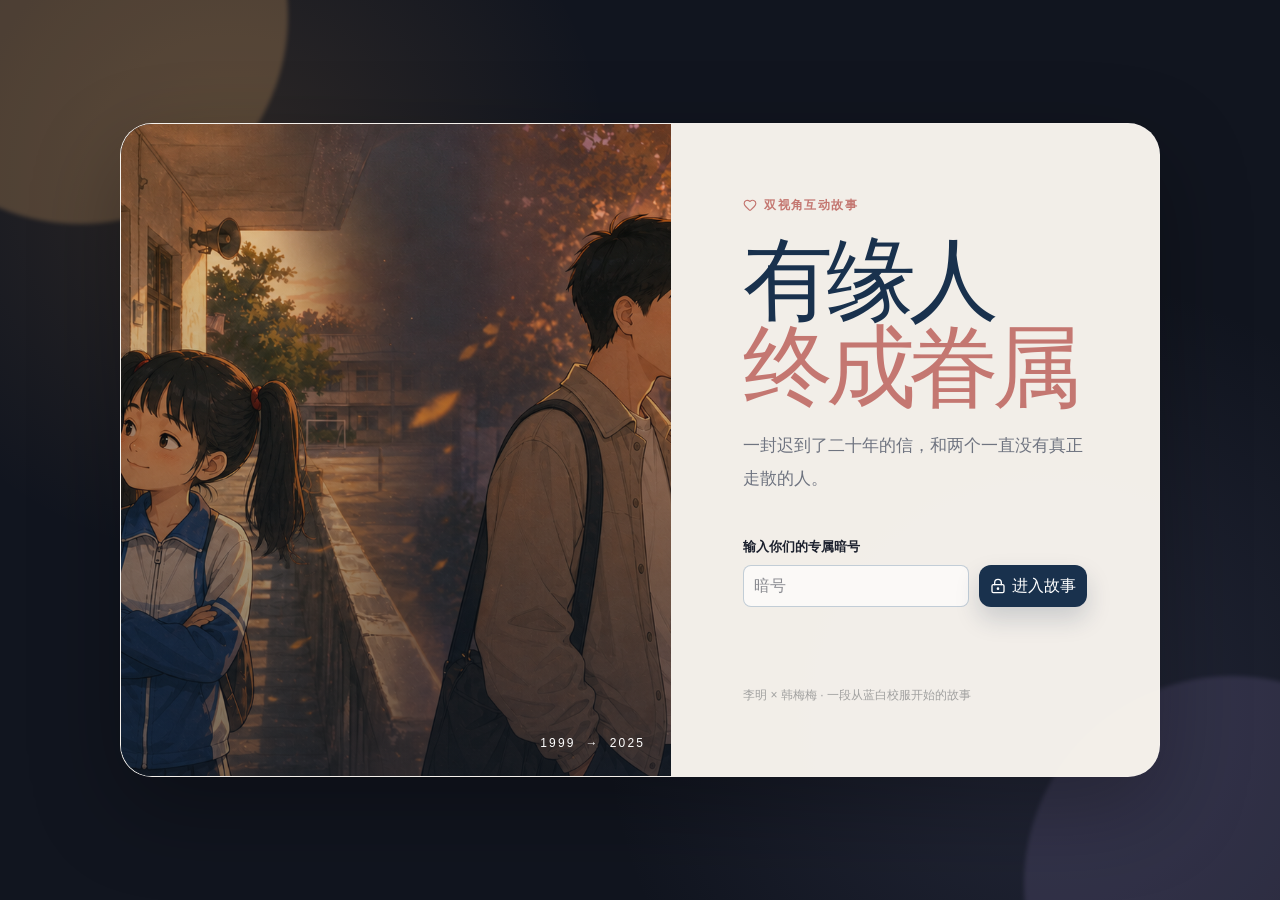
==== index.html @ 9fc13234 "Update story canon and role selection" ====
<!DOCTYPE html><html lang="zh-CN"><head><meta charSet="utf-8"/><meta name="viewport" content="width=device-width, initial-scale=1"/><link rel="stylesheet" href="/_next/static/css/index.JRYh0P5w.css" data-rsc-css-href="/_next/static/css/index.JRYh0P5w.css" data-precedence="vite-rsc/importer-resources"/><link rel="modulepreload" fetchPriority="low" href="/_next/static/chunks/index-C5He8ehz.js"/><script src="/_next/static/chunks/rolldown-runtime-C60lm6uB.js" type="module" async=""></script><script src="/_next/static/chunks/framework-D_rUT4EX.js" type="module" async=""></script><link rel="modulepreload" href="/_next/static/chunks/layout-segment-context-CXZidD8z.js" crossorigin=""/><link rel="modulepreload" href="/_next/static/chunks/page-CA4qEfoA.js" crossorigin=""/><title>有缘人终成眷属｜李明 × 韩梅梅</title><meta name="description" content="一段从蓝白校服开始、跨越二十年仍然找到彼此的互动文字故事。"/><script>Object.assign(((self[Symbol.for("vinext.navigationRuntime")]??={bootstrap:{routeManifest:null},functions:{}}).bootstrap.rsc??={rsc:[]}),{params:{},nav:{"pathname":"/","searchParams":[]}})</script><link rel="modulepreload" href="/_next/static/chunks/index-C5He8ehz.js" />
</head><body><main class="gate-page"><div class="gate-glow gate-glow-left"></div><div class="gate-glow gate-glow-right"></div><section class="gate-card"><div class="gate-visual"><img src="/assets/story-anchor.png" alt="蓝白校服里的两个孩子与多年后的重逢" loading="eager" fetchPriority="high" decoding="async" data-nimg="fill" style="position:absolute;inset:0;width:100%;height:100%;object-fit:cover"/><div class="gate-visual-caption"><span>1999</span><span>→</span><span>2025</span></div></div><div class="gate-copy"><div class="eyebrow"><svg xmlns="http://www.w3.org/2000/svg" width="14" height="14" viewBox="0 0 24 24" fill="none" stroke="currentColor" stroke-width="2" stroke-linecap="round" stroke-linejoin="round" class="lucide lucide-heart" aria-hidden="true"><path d="M2 9.5a5.5 5.5 0 0 1 9.591-3.676.56.56 0 0 0 .818 0A5.49 5.49 0 0 1 22 9.5c0 2.29-1.5 4-3 5.5l-5.492 5.313a2 2 0 0 1-3 .019L5 15c-1.5-1.5-3-3.2-3-5.5"></path></svg> 双视角互动故事</div><h1>有缘人<br/><em>终成眷属</em></h1><p class="gate-lead">一封迟到了二十年的信，和两个一直没有真正走散的人。</p><form class="code-form"><label for="secret-code">输入你们的专属暗号</label><div class="code-row"><input id="secret-code" data-slot="input" placeholder="暗号" autoComplete="off" aria-describedby="code-error" class="h-8 w-full min-w-0 rounded-lg border border-input bg-transparent px-2.5 py-1 text-base transition-colors outline-none file:inline-flex file:h-6 file:border-0 file:bg-transparent file:text-sm file:font-medium file:text-foreground placeholder:text-muted-foreground focus-visible:border-ring focus-visible:ring-3 focus-visible:ring-ring/50 disabled:pointer-events-none disabled:cursor-not-allowed disabled:bg-input/50 disabled:opacity-50 aria-invalid:border-destructive aria-invalid:ring-3 aria-invalid:ring-destructive/20 md:text-sm dark:bg-input/30 dark:disabled:bg-input/80 dark:aria-invalid:border-destructive/50 dark:aria-invalid:ring-destructive/40 code-input" value=""/><button type="submit" tabindex="0" data-slot="button" class="group/button inline-flex shrink-0 items-center justify-center rounded-lg border border-transparent bg-clip-padding text-sm font-medium whitespace-nowrap transition-all outline-none select-none focus-visible:border-ring focus-visible:ring-3 focus-visible:ring-ring/50 active:not-aria-[haspopup]:translate-y-px disabled:pointer-events-none disabled:opacity-50 aria-invalid:border-destructive aria-invalid:ring-3 aria-invalid:ring-destructive/20 dark:aria-invalid:border-destructive/50 dark:aria-invalid:ring-destructive/40 [&amp;_svg]:pointer-events-none [&amp;_svg]:shrink-0 [&amp;_svg:not([class*=&#x27;size-&#x27;])]:size-4 bg-primary text-primary-foreground hover:bg-primary/80 h-9 gap-1.5 px-2.5 has-data-[icon=inline-end]:pr-2 has-data-[icon=inline-start]:pl-2 enter-button"><svg xmlns="http://www.w3.org/2000/svg" width="16" height="16" viewBox="0 0 24 24" fill="none" stroke="currentColor" stroke-width="2" stroke-linecap="round" stroke-linejoin="round" class="lucide lucide-lock-keyhole" aria-hidden="true"><circle cx="12" cy="16" r="1"></circle><rect x="3" y="10" width="18" height="12" rx="2"></rect><path d="M7 10V7a5 5 0 0 1 10 0v3"></path></svg> 进入故事</button></div><p id="code-error" class="code-error" aria-live="polite"></p></form><p class="gate-footer">李明 × 韩梅梅 · 一段从蓝白校服开始的故事</p></div></section></main><script type="module" src="/_next/static/chunks/index-C5He8ehz.js" id="_R_" async=""></script><script>((self[Symbol.for("vinext.navigationRuntime")]??={bootstrap:{routeManifest:null},functions:{}}).bootstrap.rsc??={rsc:[]}).rsc.push("2:I[\"8c0f216c4604\",[],\"Children\",1]\n")</script><script>((self[Symbol.for("vinext.navigationRuntime")]??={bootstrap:{routeManifest:null},functions:{}}).bootstrap.rsc??={rsc:[]}).rsc.push("3:I[\"593f344dc510\",[],\"GlobalErrorBoundary\",1]\n")</script><script>((self[Symbol.for("vinext.navigationRuntime")]??={bootstrap:{routeManifest:null},functions:{}}).bootstrap.rsc??={rsc:[]}).rsc.push("4:I[\"0b874ad30386\",[],\"default\",1]\n")</script><script>((self[Symbol.for("vinext.navigationRuntime")]??={bootstrap:{routeManifest:null},functions:{}}).bootstrap.rsc??={rsc:[]}).rsc.push("5:I[\"593f344dc510\",[],\"ErrorBoundary\",1]\n")</script><script>((self[Symbol.for("vinext.navigationRuntime")]??={bootstrap:{routeManifest:null},functions:{}}).bootstrap.rsc??={rsc:[]}).rsc.push("6:I[\"15c18cfaeeff\",[],\"LayoutSegmentProvider\",1]\n")</script><script>((self[Symbol.for("vinext.navigationRuntime")]??={bootstrap:{routeManifest:null},functions:{}}).bootstrap.rsc??={rsc:[]}).rsc.push("7:I[\"8c0f216c4604\",[],\"Slot\",1]\n")</script><script>((self[Symbol.for("vinext.navigationRuntime")]??={bootstrap:{routeManifest:null},functions:{}}).bootstrap.rsc??={rsc:[]}).rsc.push("8:I[\"593f344dc510\",[],\"NotFoundBoundary\",1]\n")</script><script>((self[Symbol.for("vinext.navigationRuntime")]??={bootstrap:{routeManifest:null},functions:{}}).bootstrap.rsc??={rsc:[]}).rsc.push("9:I[\"9276801271d6\",[],\"AppRouterScrollTarget\",1]\n")</script><script>((self[Symbol.for("vinext.navigationRuntime")]??={bootstrap:{routeManifest:null},functions:{}}).bootstrap.rsc??={rsc:[]}).rsc.push("a:I[\"593f344dc510\",[],\"RedirectBoundary\",1]\n")</script><script>((self[Symbol.for("vinext.navigationRuntime")]??={bootstrap:{routeManifest:null},functions:{}}).bootstrap.rsc??={rsc:[]}).rsc.push(":HL[\"/_next/static/css/index.JRYh0P5w.css\",\"style\"     ]\n")</script><script>((self[Symbol.for("vinext.navigationRuntime")]??={bootstrap:{routeManifest:null},functions:{}}).bootstrap.rsc??={rsc:[]}).rsc.push("0:{\"page:/\":\"$L1\",\"layout:/\":[[[\"$\",\"link\",\"css:/_next/static/css/index.JRYh0P5w.css\",{\"rel\":\"stylesheet\",\"precedence\":\"vite-rsc/importer-resources\",\"href\":\"/_next/static/css/index.JRYh0P5w.css\",\"data-rsc-css-href\":\"/_next/static/css/index.JRYh0P5w.css\"}],\"$undefined\"],[\"$\",\"html\",null,{\"lang\":\"zh-CN\",\"children\":[\"$\",\"body\",null,{\"children\":[\"$\",\"$L2\",null,{}]}]}]],\"route:/\":[[[\"$\",\"meta\",null,{\"charSet\":\"utf-8\"}],[[\"$\",\"title\",\"0\",{\"children\":\"有缘人终成眷属｜李明 × 韩梅梅\"}],[\"$\",\"meta\",\"1\",{\"name\":\"description\",\"content\":\"一段从蓝白校服开始、跨越二十年仍然找到彼此的互动文字故事。\"}]],[[\"$\",\"meta\",\"0\",{\"name\":\"viewport\",\"content\":\"width=device-width, initial-scale=1\"}]]],[\"$\",\"$L3\",null,{\"fallback\":\"$4\",\"children\":[\"$\",\"$L5\",null,{\"fallback\":\"$4\",\"children\":[\"$\",\"$L6\",null,{\"providerId\":\"layout:/\",\"segmentMap\":{\"children\":[]},\"children\":[\"$\",\"$L7\",null,{\"id\":\"layout:/\",\"parallelSlots\":\"$undefined\",\"children\":[\"$\",\"$L8\",null,{\"resetKey\":\"\",\"fallback\":[[\"$\",\"title\",null,{\"children\":\"404: This page could not be found.\"}],[\"$\",\"div\",null,{\"style\":{\"fontFamily\":\"system-ui,\\\"Segoe UI\\\",Roboto,Helvetica,Arial,sans-serif,\\\"Apple Color Emoji\\\",\\\"Segoe UI Emoji\\\"\",\"height\":\"100vh\",\"textAlign\":\"center\",\"display\":\"flex\",\"flexDirection\":\"column\",\"alignItems\":\"center\",\"justifyContent\":\"center\"},\"children\":[\"$\",\"div\",null,{\"children\":[[\"$\",\"style\",null,{\"dangerouslySetInnerHTML\":{\"__html\":\"body{color:#000;background:#fff;margin:0}.next-error-h1{border-right:1px solid rgba(0,0,0,.3)}@media (prefers-color-scheme:dark){body{color:#fff;background:#000}.next-error-h1{border-right:1px solid rgba(255,255,255,.3)}}\"}}],[\"$\",\"h1\",null,{\"className\":\"next-error-h1\",\"style\":{\"display\":\"inline-block\",\"margin\":\"0 20px 0 0\",\"padding\":\"0 23px 0 0\",\"fontSize\":24,\"fontWeight\":500,\"verticalAlign\":\"top\",\"lineHeight\":\"49px\"},\"children\":404}],[\"$\",\"div\",null,{\"style\":{\"display\":\"inline-block\"},\"children\":[\"$\",\"h2\",null,{\"style\":{\"fontSize\":14,\"fontWeight\":400,\"lineHeight\":\"49px\",\"margin\":0},\"children\":\"This page could not be found.\"}]}]]}]}]],\"children\":[\"$\",\"$L9\",null,{\"children\":[\"$\",\"$La\",null,{\"children\":[[\"$\",\"$L6\",null,{\"providerId\":\"page:/\",\"segmentMap\":{\"children\":[\"__PAGE__\"]},\"children\":[\"$\",\"$L7\",null,{\"id\":\"page:/\"}]}],null]}]}]}]}]}]}]}],null,null],\"__route\":\"route:/\",\"__interceptionContext\":null,\"__layoutIds\":[\"layout:/\"],\"__rootLayout\":\"/\",\"__bfcacheSegmentIdentities\":{\"layout:/\":\"[\\\"layout\\\",\\\"layout:/\\\",\\\"root-boundary:/\\\",\\\"\\\"]\",\"page:/\":\"[\\\"page\\\",\\\"page:/\\\",\\\"root-boundary:/\\\",\\\"\\\"]\"},\"__srcPage\":[\"page\"],\"__layoutFlags\":{\"layout:/\":\"s\"},\"__artifactCompatibility\":{\"schemaVersion\":1,\"graphVersion\":\"app-route-graph:1177fd80f83fa7b0\",\"deploymentVersion\":\"a5c9511d-4bdc-40ba-977a-cc285e1f05ac\",\"appElementsSchemaVersion\":1,\"rscPayloadSchemaVersion\":1,\"rootBoundaryId\":\"/\",\"renderEpoch\":null}}\n")</script><script>((self[Symbol.for("vinext.navigationRuntime")]??={bootstrap:{routeManifest:null},functions:{}}).bootstrap.rsc??={rsc:[]}).rsc.push("b:I[\"6efdf509a785\",[],\"default\",1]\n")</script><script>((self[Symbol.for("vinext.navigationRuntime")]??={bootstrap:{routeManifest:null},functions:{}}).bootstrap.rsc??={rsc:[]}).rsc.push("1:[\"$\",\"$Lb\",null,{\"params\":\"$@c\",\"searchParams\":\"$@d\"}]\n")</script><script>((self[Symbol.for("vinext.navigationRuntime")]??={bootstrap:{routeManifest:null},functions:{}}).bootstrap.rsc??={rsc:[]}).rsc.push("c:{}\n")</script><script>((self[Symbol.for("vinext.navigationRuntime")]??={bootstrap:{routeManifest:null},functions:{}}).bootstrap.rsc??={rsc:[]}).rsc.push("d:{}\n")</script><script>Object.assign(((self[Symbol.for("vinext.navigationRuntime")]??={bootstrap:{routeManifest:null},functions:{}}).bootstrap.rsc??={rsc:[]}),{"initialCacheKind":"dynamic"});((self[Symbol.for("vinext.navigationRuntime")]??={bootstrap:{routeManifest:null},functions:{}}).bootstrap.rsc??={rsc:[]}).done=true</script></body></html>
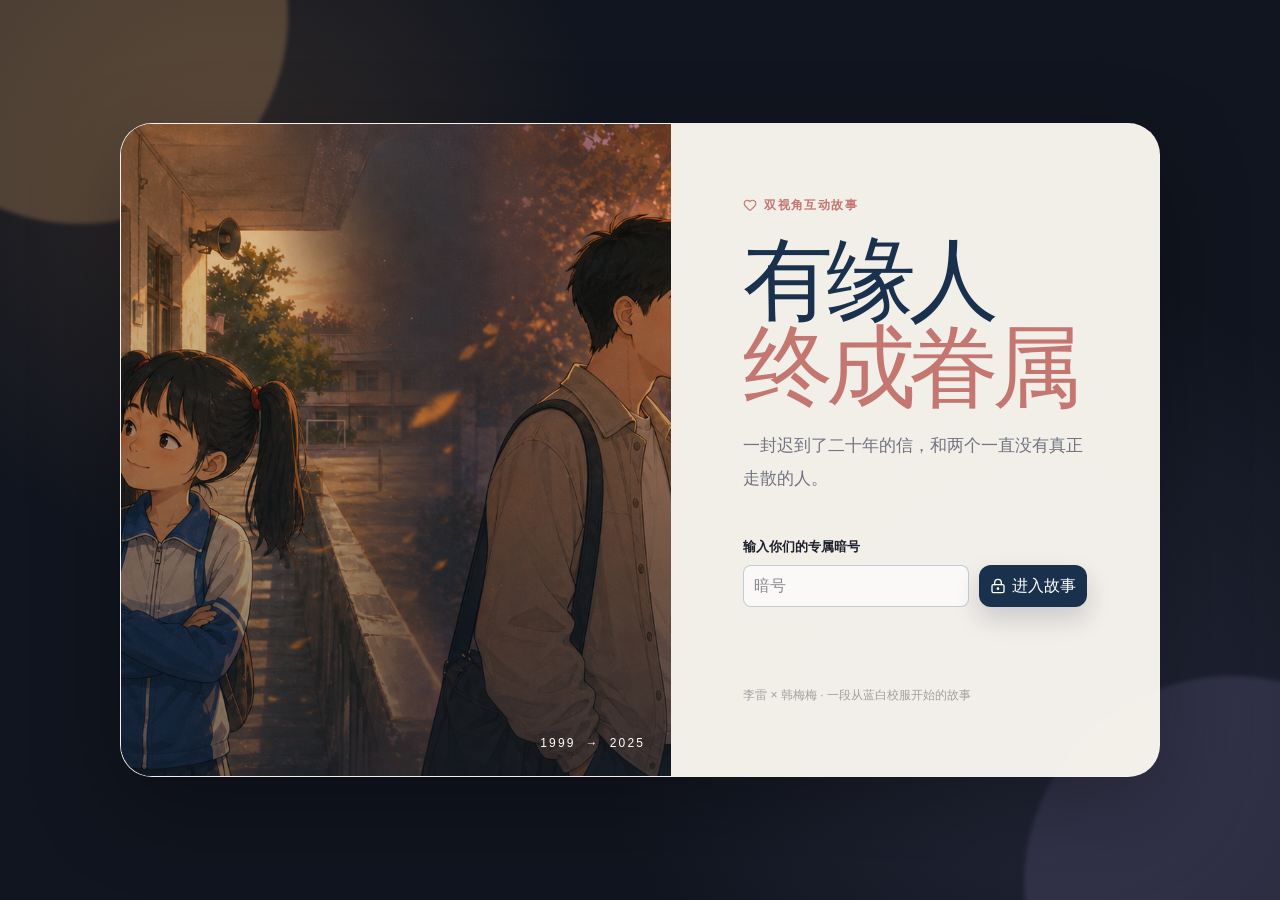
==== commit 6c8b0708: "Fix role-owned choices and rename protagonist" ====
--- a/index.html
+++ b/index.html
@@ -1,2 +1,2 @@
-<!DOCTYPE html><html lang="zh-CN"><head><meta charSet="utf-8"/><meta name="viewport" content="width=device-width, initial-scale=1"/><link rel="stylesheet" href="/_next/static/css/index.JRYh0P5w.css" data-rsc-css-href="/_next/static/css/index.JRYh0P5w.css" data-precedence="vite-rsc/importer-resources"/><link rel="modulepreload" fetchPriority="low" href="/_next/static/chunks/index-C5He8ehz.js"/><script src="/_next/static/chunks/rolldown-runtime-C60lm6uB.js" type="module" async=""></script><script src="/_next/static/chunks/framework-D_rUT4EX.js" type="module" async=""></script><link rel="modulepreload" href="/_next/static/chunks/layout-segment-context-CXZidD8z.js" crossorigin=""/><link rel="modulepreload" href="/_next/static/chunks/page-CA4qEfoA.js" crossorigin=""/><title>有缘人终成眷属｜李明 × 韩梅梅</title><meta name="description" content="一段从蓝白校服开始、跨越二十年仍然找到彼此的互动文字故事。"/><script>Object.assign(((self[Symbol.for("vinext.navigationRuntime")]??={bootstrap:{routeManifest:null},functions:{}}).bootstrap.rsc??={rsc:[]}),{params:{},nav:{"pathname":"/","searchParams":[]}})</script><link rel="modulepreload" href="/_next/static/chunks/index-C5He8ehz.js" />
-</head><body><main class="gate-page"><div class="gate-glow gate-glow-left"></div><div class="gate-glow gate-glow-right"></div><section class="gate-card"><div class="gate-visual"><img src="/assets/story-anchor.png" alt="蓝白校服里的两个孩子与多年后的重逢" loading="eager" fetchPriority="high" decoding="async" data-nimg="fill" style="position:absolute;inset:0;width:100%;height:100%;object-fit:cover"/><div class="gate-visual-caption"><span>1999</span><span>→</span><span>2025</span></div></div><div class="gate-copy"><div class="eyebrow"><svg xmlns="http://www.w3.org/2000/svg" width="14" height="14" viewBox="0 0 24 24" fill="none" stroke="currentColor" stroke-width="2" stroke-linecap="round" stroke-linejoin="round" class="lucide lucide-heart" aria-hidden="true"><path d="M2 9.5a5.5 5.5 0 0 1 9.591-3.676.56.56 0 0 0 .818 0A5.49 5.49 0 0 1 22 9.5c0 2.29-1.5 4-3 5.5l-5.492 5.313a2 2 0 0 1-3 .019L5 15c-1.5-1.5-3-3.2-3-5.5"></path></svg> 双视角互动故事</div><h1>有缘人<br/><em>终成眷属</em></h1><p class="gate-lead">一封迟到了二十年的信，和两个一直没有真正走散的人。</p><form class="code-form"><label for="secret-code">输入你们的专属暗号</label><div class="code-row"><input id="secret-code" data-slot="input" placeholder="暗号" autoComplete="off" aria-describedby="code-error" class="h-8 w-full min-w-0 rounded-lg border border-input bg-transparent px-2.5 py-1 text-base transition-colors outline-none file:inline-flex file:h-6 file:border-0 file:bg-transparent file:text-sm file:font-medium file:text-foreground placeholder:text-muted-foreground focus-visible:border-ring focus-visible:ring-3 focus-visible:ring-ring/50 disabled:pointer-events-none disabled:cursor-not-allowed disabled:bg-input/50 disabled:opacity-50 aria-invalid:border-destructive aria-invalid:ring-3 aria-invalid:ring-destructive/20 md:text-sm dark:bg-input/30 dark:disabled:bg-input/80 dark:aria-invalid:border-destructive/50 dark:aria-invalid:ring-destructive/40 code-input" value=""/><button type="submit" tabindex="0" data-slot="button" class="group/button inline-flex shrink-0 items-center justify-center rounded-lg border border-transparent bg-clip-padding text-sm font-medium whitespace-nowrap transition-all outline-none select-none focus-visible:border-ring focus-visible:ring-3 focus-visible:ring-ring/50 active:not-aria-[haspopup]:translate-y-px disabled:pointer-events-none disabled:opacity-50 aria-invalid:border-destructive aria-invalid:ring-3 aria-invalid:ring-destructive/20 dark:aria-invalid:border-destructive/50 dark:aria-invalid:ring-destructive/40 [&amp;_svg]:pointer-events-none [&amp;_svg]:shrink-0 [&amp;_svg:not([class*=&#x27;size-&#x27;])]:size-4 bg-primary text-primary-foreground hover:bg-primary/80 h-9 gap-1.5 px-2.5 has-data-[icon=inline-end]:pr-2 has-data-[icon=inline-start]:pl-2 enter-button"><svg xmlns="http://www.w3.org/2000/svg" width="16" height="16" viewBox="0 0 24 24" fill="none" stroke="currentColor" stroke-width="2" stroke-linecap="round" stroke-linejoin="round" class="lucide lucide-lock-keyhole" aria-hidden="true"><circle cx="12" cy="16" r="1"></circle><rect x="3" y="10" width="18" height="12" rx="2"></rect><path d="M7 10V7a5 5 0 0 1 10 0v3"></path></svg> 进入故事</button></div><p id="code-error" class="code-error" aria-live="polite"></p></form><p class="gate-footer">李明 × 韩梅梅 · 一段从蓝白校服开始的故事</p></div></section></main><script type="module" src="/_next/static/chunks/index-C5He8ehz.js" id="_R_" async=""></script><script>((self[Symbol.for("vinext.navigationRuntime")]??={bootstrap:{routeManifest:null},functions:{}}).bootstrap.rsc??={rsc:[]}).rsc.push("2:I[\"8c0f216c4604\",[],\"Children\",1]\n")</script><script>((self[Symbol.for("vinext.navigationRuntime")]??={bootstrap:{routeManifest:null},functions:{}}).bootstrap.rsc??={rsc:[]}).rsc.push("3:I[\"593f344dc510\",[],\"GlobalErrorBoundary\",1]\n")</script><script>((self[Symbol.for("vinext.navigationRuntime")]??={bootstrap:{routeManifest:null},functions:{}}).bootstrap.rsc??={rsc:[]}).rsc.push("4:I[\"0b874ad30386\",[],\"default\",1]\n")</script><script>((self[Symbol.for("vinext.navigationRuntime")]??={bootstrap:{routeManifest:null},functions:{}}).bootstrap.rsc??={rsc:[]}).rsc.push("5:I[\"593f344dc510\",[],\"ErrorBoundary\",1]\n")</script><script>((self[Symbol.for("vinext.navigationRuntime")]??={bootstrap:{routeManifest:null},functions:{}}).bootstrap.rsc??={rsc:[]}).rsc.push("6:I[\"15c18cfaeeff\",[],\"LayoutSegmentProvider\",1]\n")</script><script>((self[Symbol.for("vinext.navigationRuntime")]??={bootstrap:{routeManifest:null},functions:{}}).bootstrap.rsc??={rsc:[]}).rsc.push("7:I[\"8c0f216c4604\",[],\"Slot\",1]\n")</script><script>((self[Symbol.for("vinext.navigationRuntime")]??={bootstrap:{routeManifest:null},functions:{}}).bootstrap.rsc??={rsc:[]}).rsc.push("8:I[\"593f344dc510\",[],\"NotFoundBoundary\",1]\n")</script><script>((self[Symbol.for("vinext.navigationRuntime")]??={bootstrap:{routeManifest:null},functions:{}}).bootstrap.rsc??={rsc:[]}).rsc.push("9:I[\"9276801271d6\",[],\"AppRouterScrollTarget\",1]\n")</script><script>((self[Symbol.for("vinext.navigationRuntime")]??={bootstrap:{routeManifest:null},functions:{}}).bootstrap.rsc??={rsc:[]}).rsc.push("a:I[\"593f344dc510\",[],\"RedirectBoundary\",1]\n")</script><script>((self[Symbol.for("vinext.navigationRuntime")]??={bootstrap:{routeManifest:null},functions:{}}).bootstrap.rsc??={rsc:[]}).rsc.push(":HL[\"/_next/static/css/index.JRYh0P5w.css\",\"style\"     ]\n")</script><script>((self[Symbol.for("vinext.navigationRuntime")]??={bootstrap:{routeManifest:null},functions:{}}).bootstrap.rsc??={rsc:[]}).rsc.push("0:{\"page:/\":\"$L1\",\"layout:/\":[[[\"$\",\"link\",\"css:/_next/static/css/index.JRYh0P5w.css\",{\"rel\":\"stylesheet\",\"precedence\":\"vite-rsc/importer-resources\",\"href\":\"/_next/static/css/index.JRYh0P5w.css\",\"data-rsc-css-href\":\"/_next/static/css/index.JRYh0P5w.css\"}],\"$undefined\"],[\"$\",\"html\",null,{\"lang\":\"zh-CN\",\"children\":[\"$\",\"body\",null,{\"children\":[\"$\",\"$L2\",null,{}]}]}]],\"route:/\":[[[\"$\",\"meta\",null,{\"charSet\":\"utf-8\"}],[[\"$\",\"title\",\"0\",{\"children\":\"有缘人终成眷属｜李明 × 韩梅梅\"}],[\"$\",\"meta\",\"1\",{\"name\":\"description\",\"content\":\"一段从蓝白校服开始、跨越二十年仍然找到彼此的互动文字故事。\"}]],[[\"$\",\"meta\",\"0\",{\"name\":\"viewport\",\"content\":\"width=device-width, initial-scale=1\"}]]],[\"$\",\"$L3\",null,{\"fallback\":\"$4\",\"children\":[\"$\",\"$L5\",null,{\"fallback\":\"$4\",\"children\":[\"$\",\"$L6\",null,{\"providerId\":\"layout:/\",\"segmentMap\":{\"children\":[]},\"children\":[\"$\",\"$L7\",null,{\"id\":\"layout:/\",\"parallelSlots\":\"$undefined\",\"children\":[\"$\",\"$L8\",null,{\"resetKey\":\"\",\"fallback\":[[\"$\",\"title\",null,{\"children\":\"404: This page could not be found.\"}],[\"$\",\"div\",null,{\"style\":{\"fontFamily\":\"system-ui,\\\"Segoe UI\\\",Roboto,Helvetica,Arial,sans-serif,\\\"Apple Color Emoji\\\",\\\"Segoe UI Emoji\\\"\",\"height\":\"100vh\",\"textAlign\":\"center\",\"display\":\"flex\",\"flexDirection\":\"column\",\"alignItems\":\"center\",\"justifyContent\":\"center\"},\"children\":[\"$\",\"div\",null,{\"children\":[[\"$\",\"style\",null,{\"dangerouslySetInnerHTML\":{\"__html\":\"body{color:#000;background:#fff;margin:0}.next-error-h1{border-right:1px solid rgba(0,0,0,.3)}@media (prefers-color-scheme:dark){body{color:#fff;background:#000}.next-error-h1{border-right:1px solid rgba(255,255,255,.3)}}\"}}],[\"$\",\"h1\",null,{\"className\":\"next-error-h1\",\"style\":{\"display\":\"inline-block\",\"margin\":\"0 20px 0 0\",\"padding\":\"0 23px 0 0\",\"fontSize\":24,\"fontWeight\":500,\"verticalAlign\":\"top\",\"lineHeight\":\"49px\"},\"children\":404}],[\"$\",\"div\",null,{\"style\":{\"display\":\"inline-block\"},\"children\":[\"$\",\"h2\",null,{\"style\":{\"fontSize\":14,\"fontWeight\":400,\"lineHeight\":\"49px\",\"margin\":0},\"children\":\"This page could not be found.\"}]}]]}]}]],\"children\":[\"$\",\"$L9\",null,{\"children\":[\"$\",\"$La\",null,{\"children\":[[\"$\",\"$L6\",null,{\"providerId\":\"page:/\",\"segmentMap\":{\"children\":[\"__PAGE__\"]},\"children\":[\"$\",\"$L7\",null,{\"id\":\"page:/\"}]}],null]}]}]}]}]}]}]}],null,null],\"__route\":\"route:/\",\"__interceptionContext\":null,\"__layoutIds\":[\"layout:/\"],\"__rootLayout\":\"/\",\"__bfcacheSegmentIdentities\":{\"layout:/\":\"[\\\"layout\\\",\\\"layout:/\\\",\\\"root-boundary:/\\\",\\\"\\\"]\",\"page:/\":\"[\\\"page\\\",\\\"page:/\\\",\\\"root-boundary:/\\\",\\\"\\\"]\"},\"__srcPage\":[\"page\"],\"__layoutFlags\":{\"layout:/\":\"s\"},\"__artifactCompatibility\":{\"schemaVersion\":1,\"graphVersion\":\"app-route-graph:1177fd80f83fa7b0\",\"deploymentVersion\":\"a5c9511d-4bdc-40ba-977a-cc285e1f05ac\",\"appElementsSchemaVersion\":1,\"rscPayloadSchemaVersion\":1,\"rootBoundaryId\":\"/\",\"renderEpoch\":null}}\n")</script><script>((self[Symbol.for("vinext.navigationRuntime")]??={bootstrap:{routeManifest:null},functions:{}}).bootstrap.rsc??={rsc:[]}).rsc.push("b:I[\"6efdf509a785\",[],\"default\",1]\n")</script><script>((self[Symbol.for("vinext.navigationRuntime")]??={bootstrap:{routeManifest:null},functions:{}}).bootstrap.rsc??={rsc:[]}).rsc.push("1:[\"$\",\"$Lb\",null,{\"params\":\"$@c\",\"searchParams\":\"$@d\"}]\n")</script><script>((self[Symbol.for("vinext.navigationRuntime")]??={bootstrap:{routeManifest:null},functions:{}}).bootstrap.rsc??={rsc:[]}).rsc.push("c:{}\n")</script><script>((self[Symbol.for("vinext.navigationRuntime")]??={bootstrap:{routeManifest:null},functions:{}}).bootstrap.rsc??={rsc:[]}).rsc.push("d:{}\n")</script><script>Object.assign(((self[Symbol.for("vinext.navigationRuntime")]??={bootstrap:{routeManifest:null},functions:{}}).bootstrap.rsc??={rsc:[]}),{"initialCacheKind":"dynamic"});((self[Symbol.for("vinext.navigationRuntime")]??={bootstrap:{routeManifest:null},functions:{}}).bootstrap.rsc??={rsc:[]}).done=true</script></body></html>+<!DOCTYPE html><html lang="zh-CN"><head><meta charSet="utf-8"/><meta name="viewport" content="width=device-width, initial-scale=1"/><link rel="stylesheet" href="/_next/static/css/index.tBDSpJqT.css" data-rsc-css-href="/_next/static/css/index.tBDSpJqT.css" data-precedence="vite-rsc/importer-resources"/><link rel="modulepreload" fetchPriority="low" href="/_next/static/chunks/index-D1hYJbl1.js"/><script src="/_next/static/chunks/rolldown-runtime-C60lm6uB.js" type="module" async=""></script><script src="/_next/static/chunks/framework-D_rUT4EX.js" type="module" async=""></script><link rel="modulepreload" href="/_next/static/chunks/layout-segment-context-DOxYABAh.js" crossorigin=""/><link rel="modulepreload" href="/_next/static/chunks/page-L7OizaVv.js" crossorigin=""/><title>有缘人终成眷属｜李雷 × 韩梅梅</title><meta name="description" content="一段从蓝白校服开始、跨越二十年仍然找到彼此的互动文字故事。"/><script>Object.assign(((self[Symbol.for("vinext.navigationRuntime")]??={bootstrap:{routeManifest:null},functions:{}}).bootstrap.rsc??={rsc:[]}),{params:{},nav:{"pathname":"/","searchParams":[]}})</script><link rel="modulepreload" href="/_next/static/chunks/index-D1hYJbl1.js" />
+</head><body><main class="gate-page"><audio src="/assets/music/piano-reflections.mp3" loop="" preload="auto" class="story-audio"><track kind="captions" src="/assets/music/piano-reflections.vtt" srcLang="zh-CN" label="背景音乐"/></audio><div class="gate-glow gate-glow-left"></div><div class="gate-glow gate-glow-right"></div><section class="gate-card"><div class="gate-visual"><img src="/assets/story-anchor.png" alt="蓝白校服里的两个孩子与多年后的重逢" loading="eager" fetchPriority="high" decoding="async" data-nimg="fill" style="position:absolute;inset:0;width:100%;height:100%;object-fit:cover"/><div class="gate-visual-caption"><span>1999</span><span>→</span><span>2025</span></div></div><div class="gate-copy"><div class="eyebrow"><svg xmlns="http://www.w3.org/2000/svg" width="14" height="14" viewBox="0 0 24 24" fill="none" stroke="currentColor" stroke-width="2" stroke-linecap="round" stroke-linejoin="round" class="lucide lucide-heart" aria-hidden="true"><path d="M2 9.5a5.5 5.5 0 0 1 9.591-3.676.56.56 0 0 0 .818 0A5.49 5.49 0 0 1 22 9.5c0 2.29-1.5 4-3 5.5l-5.492 5.313a2 2 0 0 1-3 .019L5 15c-1.5-1.5-3-3.2-3-5.5"></path></svg> 双视角互动故事</div><h1>有缘人<br/><em>终成眷属</em></h1><p class="gate-lead">一封迟到了二十年的信，和两个一直没有真正走散的人。</p><form class="code-form"><label for="secret-code">输入你们的专属暗号</label><div class="code-row"><input id="secret-code" data-slot="input" placeholder="暗号" autoComplete="off" aria-describedby="code-error" class="h-8 w-full min-w-0 rounded-lg border border-input bg-transparent px-2.5 py-1 text-base transition-colors outline-none file:inline-flex file:h-6 file:border-0 file:bg-transparent file:text-sm file:font-medium file:text-foreground placeholder:text-muted-foreground focus-visible:border-ring focus-visible:ring-3 focus-visible:ring-ring/50 disabled:pointer-events-none disabled:cursor-not-allowed disabled:bg-input/50 disabled:opacity-50 aria-invalid:border-destructive aria-invalid:ring-3 aria-invalid:ring-destructive/20 md:text-sm dark:bg-input/30 dark:disabled:bg-input/80 dark:aria-invalid:border-destructive/50 dark:aria-invalid:ring-destructive/40 code-input" value=""/><button type="submit" tabindex="0" data-slot="button" class="group/button inline-flex shrink-0 items-center justify-center rounded-lg border border-transparent bg-clip-padding text-sm font-medium whitespace-nowrap transition-all outline-none select-none focus-visible:border-ring focus-visible:ring-3 focus-visible:ring-ring/50 active:not-aria-[haspopup]:translate-y-px disabled:pointer-events-none disabled:opacity-50 aria-invalid:border-destructive aria-invalid:ring-3 aria-invalid:ring-destructive/20 dark:aria-invalid:border-destructive/50 dark:aria-invalid:ring-destructive/40 [&amp;_svg]:pointer-events-none [&amp;_svg]:shrink-0 [&amp;_svg:not([class*=&#x27;size-&#x27;])]:size-4 bg-primary text-primary-foreground hover:bg-primary/80 h-9 gap-1.5 px-2.5 has-data-[icon=inline-end]:pr-2 has-data-[icon=inline-start]:pl-2 enter-button"><svg xmlns="http://www.w3.org/2000/svg" width="16" height="16" viewBox="0 0 24 24" fill="none" stroke="currentColor" stroke-width="2" stroke-linecap="round" stroke-linejoin="round" class="lucide lucide-lock-keyhole" aria-hidden="true"><circle cx="12" cy="16" r="1"></circle><rect x="3" y="10" width="18" height="12" rx="2"></rect><path d="M7 10V7a5 5 0 0 1 10 0v3"></path></svg> 进入故事</button></div><p id="code-error" class="code-error" aria-live="polite"></p></form><p class="gate-footer">李雷 × 韩梅梅 · 一段从蓝白校服开始的故事</p></div></section></main><script type="module" src="/_next/static/chunks/index-D1hYJbl1.js" id="_R_" async=""></script><script>((self[Symbol.for("vinext.navigationRuntime")]??={bootstrap:{routeManifest:null},functions:{}}).bootstrap.rsc??={rsc:[]}).rsc.push("2:I[\"8c0f216c4604\",[],\"Children\",1]\n")</script><script>((self[Symbol.for("vinext.navigationRuntime")]??={bootstrap:{routeManifest:null},functions:{}}).bootstrap.rsc??={rsc:[]}).rsc.push("3:I[\"593f344dc510\",[],\"GlobalErrorBoundary\",1]\n")</script><script>((self[Symbol.for("vinext.navigationRuntime")]??={bootstrap:{routeManifest:null},functions:{}}).bootstrap.rsc??={rsc:[]}).rsc.push("4:I[\"0b874ad30386\",[],\"default\",1]\n")</script><script>((self[Symbol.for("vinext.navigationRuntime")]??={bootstrap:{routeManifest:null},functions:{}}).bootstrap.rsc??={rsc:[]}).rsc.push("5:I[\"593f344dc510\",[],\"ErrorBoundary\",1]\n")</script><script>((self[Symbol.for("vinext.navigationRuntime")]??={bootstrap:{routeManifest:null},functions:{}}).bootstrap.rsc??={rsc:[]}).rsc.push("6:I[\"15c18cfaeeff\",[],\"LayoutSegmentProvider\",1]\n")</script><script>((self[Symbol.for("vinext.navigationRuntime")]??={bootstrap:{routeManifest:null},functions:{}}).bootstrap.rsc??={rsc:[]}).rsc.push("7:I[\"8c0f216c4604\",[],\"Slot\",1]\n")</script><script>((self[Symbol.for("vinext.navigationRuntime")]??={bootstrap:{routeManifest:null},functions:{}}).bootstrap.rsc??={rsc:[]}).rsc.push("8:I[\"593f344dc510\",[],\"NotFoundBoundary\",1]\n")</script><script>((self[Symbol.for("vinext.navigationRuntime")]??={bootstrap:{routeManifest:null},functions:{}}).bootstrap.rsc??={rsc:[]}).rsc.push("9:I[\"9276801271d6\",[],\"AppRouterScrollTarget\",1]\n")</script><script>((self[Symbol.for("vinext.navigationRuntime")]??={bootstrap:{routeManifest:null},functions:{}}).bootstrap.rsc??={rsc:[]}).rsc.push("a:I[\"593f344dc510\",[],\"RedirectBoundary\",1]\n")</script><script>((self[Symbol.for("vinext.navigationRuntime")]??={bootstrap:{routeManifest:null},functions:{}}).bootstrap.rsc??={rsc:[]}).rsc.push(":HL[\"/_next/static/css/index.tBDSpJqT.css\",\"style\"     ]\n")</script><script>((self[Symbol.for("vinext.navigationRuntime")]??={bootstrap:{routeManifest:null},functions:{}}).bootstrap.rsc??={rsc:[]}).rsc.push("0:{\"page:/\":\"$L1\",\"layout:/\":[[[\"$\",\"link\",\"css:/_next/static/css/index.tBDSpJqT.css\",{\"rel\":\"stylesheet\",\"precedence\":\"vite-rsc/importer-resources\",\"href\":\"/_next/static/css/index.tBDSpJqT.css\",\"data-rsc-css-href\":\"/_next/static/css/index.tBDSpJqT.css\"}],\"$undefined\"],[\"$\",\"html\",null,{\"lang\":\"zh-CN\",\"children\":[\"$\",\"body\",null,{\"children\":[\"$\",\"$L2\",null,{}]}]}]],\"route:/\":[[[\"$\",\"meta\",null,{\"charSet\":\"utf-8\"}],[[\"$\",\"title\",\"0\",{\"children\":\"有缘人终成眷属｜李雷 × 韩梅梅\"}],[\"$\",\"meta\",\"1\",{\"name\":\"description\",\"content\":\"一段从蓝白校服开始、跨越二十年仍然找到彼此的互动文字故事。\"}]],[[\"$\",\"meta\",\"0\",{\"name\":\"viewport\",\"content\":\"width=device-width, initial-scale=1\"}]]],[\"$\",\"$L3\",null,{\"fallback\":\"$4\",\"children\":[\"$\",\"$L5\",null,{\"fallback\":\"$4\",\"children\":[\"$\",\"$L6\",null,{\"providerId\":\"layout:/\",\"segmentMap\":{\"children\":[]},\"children\":[\"$\",\"$L7\",null,{\"id\":\"layout:/\",\"parallelSlots\":\"$undefined\",\"children\":[\"$\",\"$L8\",null,{\"resetKey\":\"\",\"fallback\":[[\"$\",\"title\",null,{\"children\":\"404: This page could not be found.\"}],[\"$\",\"div\",null,{\"style\":{\"fontFamily\":\"system-ui,\\\"Segoe UI\\\",Roboto,Helvetica,Arial,sans-serif,\\\"Apple Color Emoji\\\",\\\"Segoe UI Emoji\\\"\",\"height\":\"100vh\",\"textAlign\":\"center\",\"display\":\"flex\",\"flexDirection\":\"column\",\"alignItems\":\"center\",\"justifyContent\":\"center\"},\"children\":[\"$\",\"div\",null,{\"children\":[[\"$\",\"style\",null,{\"dangerouslySetInnerHTML\":{\"__html\":\"body{color:#000;background:#fff;margin:0}.next-error-h1{border-right:1px solid rgba(0,0,0,.3)}@media (prefers-color-scheme:dark){body{color:#fff;background:#000}.next-error-h1{border-right:1px solid rgba(255,255,255,.3)}}\"}}],[\"$\",\"h1\",null,{\"className\":\"next-error-h1\",\"style\":{\"display\":\"inline-block\",\"margin\":\"0 20px 0 0\",\"padding\":\"0 23px 0 0\",\"fontSize\":24,\"fontWeight\":500,\"verticalAlign\":\"top\",\"lineHeight\":\"49px\"},\"children\":404}],[\"$\",\"div\",null,{\"style\":{\"display\":\"inline-block\"},\"children\":[\"$\",\"h2\",null,{\"style\":{\"fontSize\":14,\"fontWeight\":400,\"lineHeight\":\"49px\",\"margin\":0},\"children\":\"This page could not be found.\"}]}]]}]}]],\"children\":[\"$\",\"$L9\",null,{\"children\":[\"$\",\"$La\",null,{\"children\":[[\"$\",\"$L6\",null,{\"providerId\":\"page:/\",\"segmentMap\":{\"children\":[\"__PAGE__\"]},\"children\":[\"$\",\"$L7\",null,{\"id\":\"page:/\"}]}],null]}]}]}]}]}]}]}],null,null],\"__route\":\"route:/\",\"__interceptionContext\":null,\"__layoutIds\":[\"layout:/\"],\"__rootLayout\":\"/\",\"__bfcacheSegmentIdentities\":{\"layout:/\":\"[\\\"layout\\\",\\\"layout:/\\\",\\\"root-boundary:/\\\",\\\"\\\"]\",\"page:/\":\"[\\\"page\\\",\\\"page:/\\\",\\\"root-boundary:/\\\",\\\"\\\"]\"},\"__srcPage\":[\"page\"],\"__layoutFlags\":{\"layout:/\":\"s\"},\"__artifactCompatibility\":{\"schemaVersion\":1,\"graphVersion\":\"app-route-graph:1177fd80f83fa7b0\",\"deploymentVersion\":\"ace5d88c-26c1-40fa-8e73-bfd3aaf693ea\",\"appElementsSchemaVersion\":1,\"rscPayloadSchemaVersion\":1,\"rootBoundaryId\":\"/\",\"renderEpoch\":null}}\n")</script><script>((self[Symbol.for("vinext.navigationRuntime")]??={bootstrap:{routeManifest:null},functions:{}}).bootstrap.rsc??={rsc:[]}).rsc.push("b:I[\"6efdf509a785\",[],\"default\",1]\n")</script><script>((self[Symbol.for("vinext.navigationRuntime")]??={bootstrap:{routeManifest:null},functions:{}}).bootstrap.rsc??={rsc:[]}).rsc.push("1:[\"$\",\"$Lb\",null,{\"params\":\"$@c\",\"searchParams\":\"$@d\"}]\n")</script><script>((self[Symbol.for("vinext.navigationRuntime")]??={bootstrap:{routeManifest:null},functions:{}}).bootstrap.rsc??={rsc:[]}).rsc.push("c:{}\n")</script><script>((self[Symbol.for("vinext.navigationRuntime")]??={bootstrap:{routeManifest:null},functions:{}}).bootstrap.rsc??={rsc:[]}).rsc.push("d:{}\n")</script><script>Object.assign(((self[Symbol.for("vinext.navigationRuntime")]??={bootstrap:{routeManifest:null},functions:{}}).bootstrap.rsc??={rsc:[]}),{"initialCacheKind":"dynamic"});((self[Symbol.for("vinext.navigationRuntime")]??={bootstrap:{routeManifest:null},functions:{}}).bootstrap.rsc??={rsc:[]}).done=true</script></body></html>
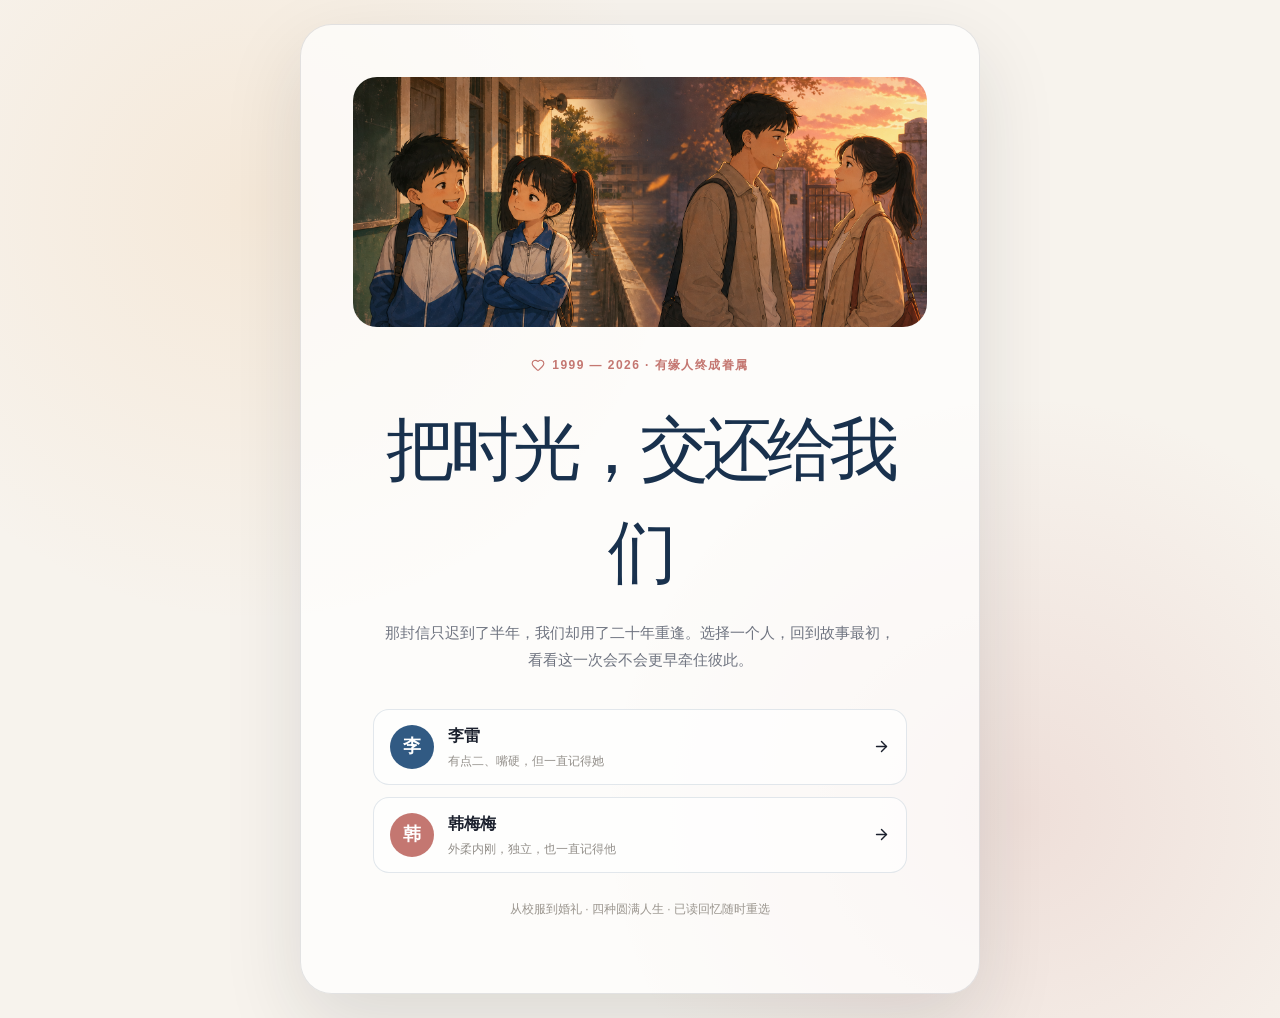
==== commit bbe44061: "Refresh narrative experience and remove password gate" ====
--- a/index.html
+++ b/index.html
@@ -1,2 +1,2 @@
-<!DOCTYPE html><html lang="zh-CN"><head><meta charSet="utf-8"/><meta name="viewport" content="width=device-width, initial-scale=1"/><link rel="stylesheet" href="/_next/static/css/index.tBDSpJqT.css" data-rsc-css-href="/_next/static/css/index.tBDSpJqT.css" data-precedence="vite-rsc/importer-resources"/><link rel="modulepreload" fetchPriority="low" href="/_next/static/chunks/index-D1hYJbl1.js"/><script src="/_next/static/chunks/rolldown-runtime-C60lm6uB.js" type="module" async=""></script><script src="/_next/static/chunks/framework-D_rUT4EX.js" type="module" async=""></script><link rel="modulepreload" href="/_next/static/chunks/layout-segment-context-DOxYABAh.js" crossorigin=""/><link rel="modulepreload" href="/_next/static/chunks/page-L7OizaVv.js" crossorigin=""/><title>有缘人终成眷属｜李雷 × 韩梅梅</title><meta name="description" content="一段从蓝白校服开始、跨越二十年仍然找到彼此的互动文字故事。"/><script>Object.assign(((self[Symbol.for("vinext.navigationRuntime")]??={bootstrap:{routeManifest:null},functions:{}}).bootstrap.rsc??={rsc:[]}),{params:{},nav:{"pathname":"/","searchParams":[]}})</script><link rel="modulepreload" href="/_next/static/chunks/index-D1hYJbl1.js" />
-</head><body><main class="gate-page"><audio src="/assets/music/piano-reflections.mp3" loop="" preload="auto" class="story-audio"><track kind="captions" src="/assets/music/piano-reflections.vtt" srcLang="zh-CN" label="背景音乐"/></audio><div class="gate-glow gate-glow-left"></div><div class="gate-glow gate-glow-right"></div><section class="gate-card"><div class="gate-visual"><img src="/assets/story-anchor.png" alt="蓝白校服里的两个孩子与多年后的重逢" loading="eager" fetchPriority="high" decoding="async" data-nimg="fill" style="position:absolute;inset:0;width:100%;height:100%;object-fit:cover"/><div class="gate-visual-caption"><span>1999</span><span>→</span><span>2025</span></div></div><div class="gate-copy"><div class="eyebrow"><svg xmlns="http://www.w3.org/2000/svg" width="14" height="14" viewBox="0 0 24 24" fill="none" stroke="currentColor" stroke-width="2" stroke-linecap="round" stroke-linejoin="round" class="lucide lucide-heart" aria-hidden="true"><path d="M2 9.5a5.5 5.5 0 0 1 9.591-3.676.56.56 0 0 0 .818 0A5.49 5.49 0 0 1 22 9.5c0 2.29-1.5 4-3 5.5l-5.492 5.313a2 2 0 0 1-3 .019L5 15c-1.5-1.5-3-3.2-3-5.5"></path></svg> 双视角互动故事</div><h1>有缘人<br/><em>终成眷属</em></h1><p class="gate-lead">一封迟到了二十年的信，和两个一直没有真正走散的人。</p><form class="code-form"><label for="secret-code">输入你们的专属暗号</label><div class="code-row"><input id="secret-code" data-slot="input" placeholder="暗号" autoComplete="off" aria-describedby="code-error" class="h-8 w-full min-w-0 rounded-lg border border-input bg-transparent px-2.5 py-1 text-base transition-colors outline-none file:inline-flex file:h-6 file:border-0 file:bg-transparent file:text-sm file:font-medium file:text-foreground placeholder:text-muted-foreground focus-visible:border-ring focus-visible:ring-3 focus-visible:ring-ring/50 disabled:pointer-events-none disabled:cursor-not-allowed disabled:bg-input/50 disabled:opacity-50 aria-invalid:border-destructive aria-invalid:ring-3 aria-invalid:ring-destructive/20 md:text-sm dark:bg-input/30 dark:disabled:bg-input/80 dark:aria-invalid:border-destructive/50 dark:aria-invalid:ring-destructive/40 code-input" value=""/><button type="submit" tabindex="0" data-slot="button" class="group/button inline-flex shrink-0 items-center justify-center rounded-lg border border-transparent bg-clip-padding text-sm font-medium whitespace-nowrap transition-all outline-none select-none focus-visible:border-ring focus-visible:ring-3 focus-visible:ring-ring/50 active:not-aria-[haspopup]:translate-y-px disabled:pointer-events-none disabled:opacity-50 aria-invalid:border-destructive aria-invalid:ring-3 aria-invalid:ring-destructive/20 dark:aria-invalid:border-destructive/50 dark:aria-invalid:ring-destructive/40 [&amp;_svg]:pointer-events-none [&amp;_svg]:shrink-0 [&amp;_svg:not([class*=&#x27;size-&#x27;])]:size-4 bg-primary text-primary-foreground hover:bg-primary/80 h-9 gap-1.5 px-2.5 has-data-[icon=inline-end]:pr-2 has-data-[icon=inline-start]:pl-2 enter-button"><svg xmlns="http://www.w3.org/2000/svg" width="16" height="16" viewBox="0 0 24 24" fill="none" stroke="currentColor" stroke-width="2" stroke-linecap="round" stroke-linejoin="round" class="lucide lucide-lock-keyhole" aria-hidden="true"><circle cx="12" cy="16" r="1"></circle><rect x="3" y="10" width="18" height="12" rx="2"></rect><path d="M7 10V7a5 5 0 0 1 10 0v3"></path></svg> 进入故事</button></div><p id="code-error" class="code-error" aria-live="polite"></p></form><p class="gate-footer">李雷 × 韩梅梅 · 一段从蓝白校服开始的故事</p></div></section></main><script type="module" src="/_next/static/chunks/index-D1hYJbl1.js" id="_R_" async=""></script><script>((self[Symbol.for("vinext.navigationRuntime")]??={bootstrap:{routeManifest:null},functions:{}}).bootstrap.rsc??={rsc:[]}).rsc.push("2:I[\"8c0f216c4604\",[],\"Children\",1]\n")</script><script>((self[Symbol.for("vinext.navigationRuntime")]??={bootstrap:{routeManifest:null},functions:{}}).bootstrap.rsc??={rsc:[]}).rsc.push("3:I[\"593f344dc510\",[],\"GlobalErrorBoundary\",1]\n")</script><script>((self[Symbol.for("vinext.navigationRuntime")]??={bootstrap:{routeManifest:null},functions:{}}).bootstrap.rsc??={rsc:[]}).rsc.push("4:I[\"0b874ad30386\",[],\"default\",1]\n")</script><script>((self[Symbol.for("vinext.navigationRuntime")]??={bootstrap:{routeManifest:null},functions:{}}).bootstrap.rsc??={rsc:[]}).rsc.push("5:I[\"593f344dc510\",[],\"ErrorBoundary\",1]\n")</script><script>((self[Symbol.for("vinext.navigationRuntime")]??={bootstrap:{routeManifest:null},functions:{}}).bootstrap.rsc??={rsc:[]}).rsc.push("6:I[\"15c18cfaeeff\",[],\"LayoutSegmentProvider\",1]\n")</script><script>((self[Symbol.for("vinext.navigationRuntime")]??={bootstrap:{routeManifest:null},functions:{}}).bootstrap.rsc??={rsc:[]}).rsc.push("7:I[\"8c0f216c4604\",[],\"Slot\",1]\n")</script><script>((self[Symbol.for("vinext.navigationRuntime")]??={bootstrap:{routeManifest:null},functions:{}}).bootstrap.rsc??={rsc:[]}).rsc.push("8:I[\"593f344dc510\",[],\"NotFoundBoundary\",1]\n")</script><script>((self[Symbol.for("vinext.navigationRuntime")]??={bootstrap:{routeManifest:null},functions:{}}).bootstrap.rsc??={rsc:[]}).rsc.push("9:I[\"9276801271d6\",[],\"AppRouterScrollTarget\",1]\n")</script><script>((self[Symbol.for("vinext.navigationRuntime")]??={bootstrap:{routeManifest:null},functions:{}}).bootstrap.rsc??={rsc:[]}).rsc.push("a:I[\"593f344dc510\",[],\"RedirectBoundary\",1]\n")</script><script>((self[Symbol.for("vinext.navigationRuntime")]??={bootstrap:{routeManifest:null},functions:{}}).bootstrap.rsc??={rsc:[]}).rsc.push(":HL[\"/_next/static/css/index.tBDSpJqT.css\",\"style\"     ]\n")</script><script>((self[Symbol.for("vinext.navigationRuntime")]??={bootstrap:{routeManifest:null},functions:{}}).bootstrap.rsc??={rsc:[]}).rsc.push("0:{\"page:/\":\"$L1\",\"layout:/\":[[[\"$\",\"link\",\"css:/_next/static/css/index.tBDSpJqT.css\",{\"rel\":\"stylesheet\",\"precedence\":\"vite-rsc/importer-resources\",\"href\":\"/_next/static/css/index.tBDSpJqT.css\",\"data-rsc-css-href\":\"/_next/static/css/index.tBDSpJqT.css\"}],\"$undefined\"],[\"$\",\"html\",null,{\"lang\":\"zh-CN\",\"children\":[\"$\",\"body\",null,{\"children\":[\"$\",\"$L2\",null,{}]}]}]],\"route:/\":[[[\"$\",\"meta\",null,{\"charSet\":\"utf-8\"}],[[\"$\",\"title\",\"0\",{\"children\":\"有缘人终成眷属｜李雷 × 韩梅梅\"}],[\"$\",\"meta\",\"1\",{\"name\":\"description\",\"content\":\"一段从蓝白校服开始、跨越二十年仍然找到彼此的互动文字故事。\"}]],[[\"$\",\"meta\",\"0\",{\"name\":\"viewport\",\"content\":\"width=device-width, initial-scale=1\"}]]],[\"$\",\"$L3\",null,{\"fallback\":\"$4\",\"children\":[\"$\",\"$L5\",null,{\"fallback\":\"$4\",\"children\":[\"$\",\"$L6\",null,{\"providerId\":\"layout:/\",\"segmentMap\":{\"children\":[]},\"children\":[\"$\",\"$L7\",null,{\"id\":\"layout:/\",\"parallelSlots\":\"$undefined\",\"children\":[\"$\",\"$L8\",null,{\"resetKey\":\"\",\"fallback\":[[\"$\",\"title\",null,{\"children\":\"404: This page could not be found.\"}],[\"$\",\"div\",null,{\"style\":{\"fontFamily\":\"system-ui,\\\"Segoe UI\\\",Roboto,Helvetica,Arial,sans-serif,\\\"Apple Color Emoji\\\",\\\"Segoe UI Emoji\\\"\",\"height\":\"100vh\",\"textAlign\":\"center\",\"display\":\"flex\",\"flexDirection\":\"column\",\"alignItems\":\"center\",\"justifyContent\":\"center\"},\"children\":[\"$\",\"div\",null,{\"children\":[[\"$\",\"style\",null,{\"dangerouslySetInnerHTML\":{\"__html\":\"body{color:#000;background:#fff;margin:0}.next-error-h1{border-right:1px solid rgba(0,0,0,.3)}@media (prefers-color-scheme:dark){body{color:#fff;background:#000}.next-error-h1{border-right:1px solid rgba(255,255,255,.3)}}\"}}],[\"$\",\"h1\",null,{\"className\":\"next-error-h1\",\"style\":{\"display\":\"inline-block\",\"margin\":\"0 20px 0 0\",\"padding\":\"0 23px 0 0\",\"fontSize\":24,\"fontWeight\":500,\"verticalAlign\":\"top\",\"lineHeight\":\"49px\"},\"children\":404}],[\"$\",\"div\",null,{\"style\":{\"display\":\"inline-block\"},\"children\":[\"$\",\"h2\",null,{\"style\":{\"fontSize\":14,\"fontWeight\":400,\"lineHeight\":\"49px\",\"margin\":0},\"children\":\"This page could not be found.\"}]}]]}]}]],\"children\":[\"$\",\"$L9\",null,{\"children\":[\"$\",\"$La\",null,{\"children\":[[\"$\",\"$L6\",null,{\"providerId\":\"page:/\",\"segmentMap\":{\"children\":[\"__PAGE__\"]},\"children\":[\"$\",\"$L7\",null,{\"id\":\"page:/\"}]}],null]}]}]}]}]}]}]}],null,null],\"__route\":\"route:/\",\"__interceptionContext\":null,\"__layoutIds\":[\"layout:/\"],\"__rootLayout\":\"/\",\"__bfcacheSegmentIdentities\":{\"layout:/\":\"[\\\"layout\\\",\\\"layout:/\\\",\\\"root-boundary:/\\\",\\\"\\\"]\",\"page:/\":\"[\\\"page\\\",\\\"page:/\\\",\\\"root-boundary:/\\\",\\\"\\\"]\"},\"__srcPage\":[\"page\"],\"__layoutFlags\":{\"layout:/\":\"s\"},\"__artifactCompatibility\":{\"schemaVersion\":1,\"graphVersion\":\"app-route-graph:1177fd80f83fa7b0\",\"deploymentVersion\":\"ace5d88c-26c1-40fa-8e73-bfd3aaf693ea\",\"appElementsSchemaVersion\":1,\"rscPayloadSchemaVersion\":1,\"rootBoundaryId\":\"/\",\"renderEpoch\":null}}\n")</script><script>((self[Symbol.for("vinext.navigationRuntime")]??={bootstrap:{routeManifest:null},functions:{}}).bootstrap.rsc??={rsc:[]}).rsc.push("b:I[\"6efdf509a785\",[],\"default\",1]\n")</script><script>((self[Symbol.for("vinext.navigationRuntime")]??={bootstrap:{routeManifest:null},functions:{}}).bootstrap.rsc??={rsc:[]}).rsc.push("1:[\"$\",\"$Lb\",null,{\"params\":\"$@c\",\"searchParams\":\"$@d\"}]\n")</script><script>((self[Symbol.for("vinext.navigationRuntime")]??={bootstrap:{routeManifest:null},functions:{}}).bootstrap.rsc??={rsc:[]}).rsc.push("c:{}\n")</script><script>((self[Symbol.for("vinext.navigationRuntime")]??={bootstrap:{routeManifest:null},functions:{}}).bootstrap.rsc??={rsc:[]}).rsc.push("d:{}\n")</script><script>Object.assign(((self[Symbol.for("vinext.navigationRuntime")]??={bootstrap:{routeManifest:null},functions:{}}).bootstrap.rsc??={rsc:[]}),{"initialCacheKind":"dynamic"});((self[Symbol.for("vinext.navigationRuntime")]??={bootstrap:{routeManifest:null},functions:{}}).bootstrap.rsc??={rsc:[]}).done=true</script></body></html>+<!DOCTYPE html><html lang="zh-CN"><head><meta charSet="utf-8"/><meta name="viewport" content="width=device-width, initial-scale=1"/><link rel="stylesheet" href="/_next/static/css/index.DP_OHq0Z.css" data-rsc-css-href="/_next/static/css/index.DP_OHq0Z.css" data-precedence="vite-rsc/importer-resources"/><link rel="modulepreload" fetchPriority="low" href="/_next/static/chunks/index-CLPCO06V.js"/><script src="/_next/static/chunks/rolldown-runtime-C60lm6uB.js" type="module" async=""></script><script src="/_next/static/chunks/framework-D_rUT4EX.js" type="module" async=""></script><link rel="modulepreload" href="/_next/static/chunks/layout-segment-context-CK1SoWjP.js" crossorigin=""/><link rel="modulepreload" href="/_next/static/chunks/page-DoUsKMzf.js" crossorigin=""/><title>有缘人终成眷属｜李雷 × 韩梅梅</title><meta name="description" content="一段从蓝白校服开始、跨越二十年仍然找到彼此的互动文字故事。"/><script>Object.assign(((self[Symbol.for("vinext.navigationRuntime")]??={bootstrap:{routeManifest:null},functions:{}}).bootstrap.rsc??={rsc:[]}),{params:{},nav:{"pathname":"/","searchParams":[]}})</script><link rel="modulepreload" href="/_next/static/chunks/index-CLPCO06V.js" />
+</head><body><main class="role-page"><audio src="/assets/music/piano-reflections.mp3" loop="" preload="auto" class="story-audio"><track kind="captions" src="/assets/music/piano-reflections.vtt" srcLang="zh-CN" label="背景音乐"/></audio><div class="role-card"><div class="role-cover"><img src="/assets/story-anchor.png" alt="蓝白校服里的相遇，与长大后的重逢" width="1717" height="916" loading="eager" fetchPriority="high" decoding="async" data-nimg="1"/></div><div class="eyebrow"><svg xmlns="http://www.w3.org/2000/svg" width="14" height="14" viewBox="0 0 24 24" fill="none" stroke="currentColor" stroke-width="2" stroke-linecap="round" stroke-linejoin="round" class="lucide lucide-heart" aria-hidden="true"><path d="M2 9.5a5.5 5.5 0 0 1 9.591-3.676.56.56 0 0 0 .818 0A5.49 5.49 0 0 1 22 9.5c0 2.29-1.5 4-3 5.5l-5.492 5.313a2 2 0 0 1-3 .019L5 15c-1.5-1.5-3-3.2-3-5.5"></path></svg> 1999 — 2026 · 有缘人终成眷属</div><h1>把时光，交还给我们</h1><p>那封信只迟到了半年，我们却用了二十年重逢。选择一个人，回到故事最初，看看这一次会不会更早牵住彼此。</p><div class="role-options"><button class="role-option role-option-li"><span class="role-initial">李</span><span><strong>李雷</strong><small>有点二、嘴硬，但一直记得她</small></span><svg xmlns="http://www.w3.org/2000/svg" width="17" height="17" viewBox="0 0 24 24" fill="none" stroke="currentColor" stroke-width="2" stroke-linecap="round" stroke-linejoin="round" class="lucide lucide-arrow-right" aria-hidden="true"><path d="M5 12h14"></path><path d="m12 5 7 7-7 7"></path></svg></button><button class="role-option role-option-han"><span class="role-initial">韩</span><span><strong>韩梅梅</strong><small>外柔内刚，独立，也一直记得他</small></span><svg xmlns="http://www.w3.org/2000/svg" width="17" height="17" viewBox="0 0 24 24" fill="none" stroke="currentColor" stroke-width="2" stroke-linecap="round" stroke-linejoin="round" class="lucide lucide-arrow-right" aria-hidden="true"><path d="M5 12h14"></path><path d="m12 5 7 7-7 7"></path></svg></button></div><p class="role-note">从校服到婚礼 · 四种圆满人生 · 已读回忆随时重选</p></div></main><script type="module" src="/_next/static/chunks/index-CLPCO06V.js" id="_R_" async=""></script><script>((self[Symbol.for("vinext.navigationRuntime")]??={bootstrap:{routeManifest:null},functions:{}}).bootstrap.rsc??={rsc:[]}).rsc.push("2:I[\"8c0f216c4604\",[],\"Children\",1]\n")</script><script>((self[Symbol.for("vinext.navigationRuntime")]??={bootstrap:{routeManifest:null},functions:{}}).bootstrap.rsc??={rsc:[]}).rsc.push("3:I[\"593f344dc510\",[],\"GlobalErrorBoundary\",1]\n")</script><script>((self[Symbol.for("vinext.navigationRuntime")]??={bootstrap:{routeManifest:null},functions:{}}).bootstrap.rsc??={rsc:[]}).rsc.push("4:I[\"0b874ad30386\",[],\"default\",1]\n")</script><script>((self[Symbol.for("vinext.navigationRuntime")]??={bootstrap:{routeManifest:null},functions:{}}).bootstrap.rsc??={rsc:[]}).rsc.push("5:I[\"593f344dc510\",[],\"ErrorBoundary\",1]\n")</script><script>((self[Symbol.for("vinext.navigationRuntime")]??={bootstrap:{routeManifest:null},functions:{}}).bootstrap.rsc??={rsc:[]}).rsc.push("6:I[\"15c18cfaeeff\",[],\"LayoutSegmentProvider\",1]\n")</script><script>((self[Symbol.for("vinext.navigationRuntime")]??={bootstrap:{routeManifest:null},functions:{}}).bootstrap.rsc??={rsc:[]}).rsc.push("7:I[\"8c0f216c4604\",[],\"Slot\",1]\n")</script><script>((self[Symbol.for("vinext.navigationRuntime")]??={bootstrap:{routeManifest:null},functions:{}}).bootstrap.rsc??={rsc:[]}).rsc.push("8:I[\"593f344dc510\",[],\"NotFoundBoundary\",1]\n")</script><script>((self[Symbol.for("vinext.navigationRuntime")]??={bootstrap:{routeManifest:null},functions:{}}).bootstrap.rsc??={rsc:[]}).rsc.push("9:I[\"9276801271d6\",[],\"AppRouterScrollTarget\",1]\n")</script><script>((self[Symbol.for("vinext.navigationRuntime")]??={bootstrap:{routeManifest:null},functions:{}}).bootstrap.rsc??={rsc:[]}).rsc.push("a:I[\"593f344dc510\",[],\"RedirectBoundary\",1]\n")</script><script>((self[Symbol.for("vinext.navigationRuntime")]??={bootstrap:{routeManifest:null},functions:{}}).bootstrap.rsc??={rsc:[]}).rsc.push(":HL[\"/_next/static/css/index.DP_OHq0Z.css\",\"style\"     ]\n")</script><script>((self[Symbol.for("vinext.navigationRuntime")]??={bootstrap:{routeManifest:null},functions:{}}).bootstrap.rsc??={rsc:[]}).rsc.push("0:{\"page:/\":\"$L1\",\"layout:/\":[[[\"$\",\"link\",\"css:/_next/static/css/index.DP_OHq0Z.css\",{\"rel\":\"stylesheet\",\"precedence\":\"vite-rsc/importer-resources\",\"href\":\"/_next/static/css/index.DP_OHq0Z.css\",\"data-rsc-css-href\":\"/_next/static/css/index.DP_OHq0Z.css\"}],\"$undefined\"],[\"$\",\"html\",null,{\"lang\":\"zh-CN\",\"children\":[\"$\",\"body\",null,{\"children\":[\"$\",\"$L2\",null,{}]}]}]],\"route:/\":[[[\"$\",\"meta\",null,{\"charSet\":\"utf-8\"}],[[\"$\",\"title\",\"0\",{\"children\":\"有缘人终成眷属｜李雷 × 韩梅梅\"}],[\"$\",\"meta\",\"1\",{\"name\":\"description\",\"content\":\"一段从蓝白校服开始、跨越二十年仍然找到彼此的互动文字故事。\"}]],[[\"$\",\"meta\",\"0\",{\"name\":\"viewport\",\"content\":\"width=device-width, initial-scale=1\"}]]],[\"$\",\"$L3\",null,{\"fallback\":\"$4\",\"children\":[\"$\",\"$L5\",null,{\"fallback\":\"$4\",\"children\":[\"$\",\"$L6\",null,{\"providerId\":\"layout:/\",\"segmentMap\":{\"children\":[]},\"children\":[\"$\",\"$L7\",null,{\"id\":\"layout:/\",\"parallelSlots\":\"$undefined\",\"children\":[\"$\",\"$L8\",null,{\"resetKey\":\"\",\"fallback\":[[\"$\",\"title\",null,{\"children\":\"404: This page could not be found.\"}],[\"$\",\"div\",null,{\"style\":{\"fontFamily\":\"system-ui,\\\"Segoe UI\\\",Roboto,Helvetica,Arial,sans-serif,\\\"Apple Color Emoji\\\",\\\"Segoe UI Emoji\\\"\",\"height\":\"100vh\",\"textAlign\":\"center\",\"display\":\"flex\",\"flexDirection\":\"column\",\"alignItems\":\"center\",\"justifyContent\":\"center\"},\"children\":[\"$\",\"div\",null,{\"children\":[[\"$\",\"style\",null,{\"dangerouslySetInnerHTML\":{\"__html\":\"body{color:#000;background:#fff;margin:0}.next-error-h1{border-right:1px solid rgba(0,0,0,.3)}@media (prefers-color-scheme:dark){body{color:#fff;background:#000}.next-error-h1{border-right:1px solid rgba(255,255,255,.3)}}\"}}],[\"$\",\"h1\",null,{\"className\":\"next-error-h1\",\"style\":{\"display\":\"inline-block\",\"margin\":\"0 20px 0 0\",\"padding\":\"0 23px 0 0\",\"fontSize\":24,\"fontWeight\":500,\"verticalAlign\":\"top\",\"lineHeight\":\"49px\"},\"children\":404}],[\"$\",\"div\",null,{\"style\":{\"display\":\"inline-block\"},\"children\":[\"$\",\"h2\",null,{\"style\":{\"fontSize\":14,\"fontWeight\":400,\"lineHeight\":\"49px\",\"margin\":0},\"children\":\"This page could not be found.\"}]}]]}]}]],\"children\":[\"$\",\"$L9\",null,{\"children\":[\"$\",\"$La\",null,{\"children\":[[\"$\",\"$L6\",null,{\"providerId\":\"page:/\",\"segmentMap\":{\"children\":[\"__PAGE__\"]},\"children\":[\"$\",\"$L7\",null,{\"id\":\"page:/\"}]}],null]}]}]}]}]}]}]}],null,null],\"__route\":\"route:/\",\"__interceptionContext\":null,\"__layoutIds\":[\"layout:/\"],\"__rootLayout\":\"/\",\"__bfcacheSegmentIdentities\":{\"layout:/\":\"[\\\"layout\\\",\\\"layout:/\\\",\\\"root-boundary:/\\\",\\\"\\\"]\",\"page:/\":\"[\\\"page\\\",\\\"page:/\\\",\\\"root-boundary:/\\\",\\\"\\\"]\"},\"__srcPage\":[\"page\"],\"__layoutFlags\":{\"layout:/\":\"s\"},\"__artifactCompatibility\":{\"schemaVersion\":1,\"graphVersion\":\"app-route-graph:1177fd80f83fa7b0\",\"deploymentVersion\":\"f06db9ed-6fd6-4712-9b60-3a9078793f13\",\"appElementsSchemaVersion\":1,\"rscPayloadSchemaVersion\":1,\"rootBoundaryId\":\"/\",\"renderEpoch\":null}}\n")</script><script>((self[Symbol.for("vinext.navigationRuntime")]??={bootstrap:{routeManifest:null},functions:{}}).bootstrap.rsc??={rsc:[]}).rsc.push("b:I[\"6efdf509a785\",[],\"default\",1]\n")</script><script>((self[Symbol.for("vinext.navigationRuntime")]??={bootstrap:{routeManifest:null},functions:{}}).bootstrap.rsc??={rsc:[]}).rsc.push("1:[\"$\",\"$Lb\",null,{\"params\":\"$@c\",\"searchParams\":\"$@d\"}]\n")</script><script>((self[Symbol.for("vinext.navigationRuntime")]??={bootstrap:{routeManifest:null},functions:{}}).bootstrap.rsc??={rsc:[]}).rsc.push("c:{}\n")</script><script>((self[Symbol.for("vinext.navigationRuntime")]??={bootstrap:{routeManifest:null},functions:{}}).bootstrap.rsc??={rsc:[]}).rsc.push("d:{}\n")</script><script>Object.assign(((self[Symbol.for("vinext.navigationRuntime")]??={bootstrap:{routeManifest:null},functions:{}}).bootstrap.rsc??={rsc:[]}),{"initialCacheKind":"dynamic"});((self[Symbol.for("vinext.navigationRuntime")]??={bootstrap:{routeManifest:null},functions:{}}).bootstrap.rsc??={rsc:[]}).done=true</script></body></html>
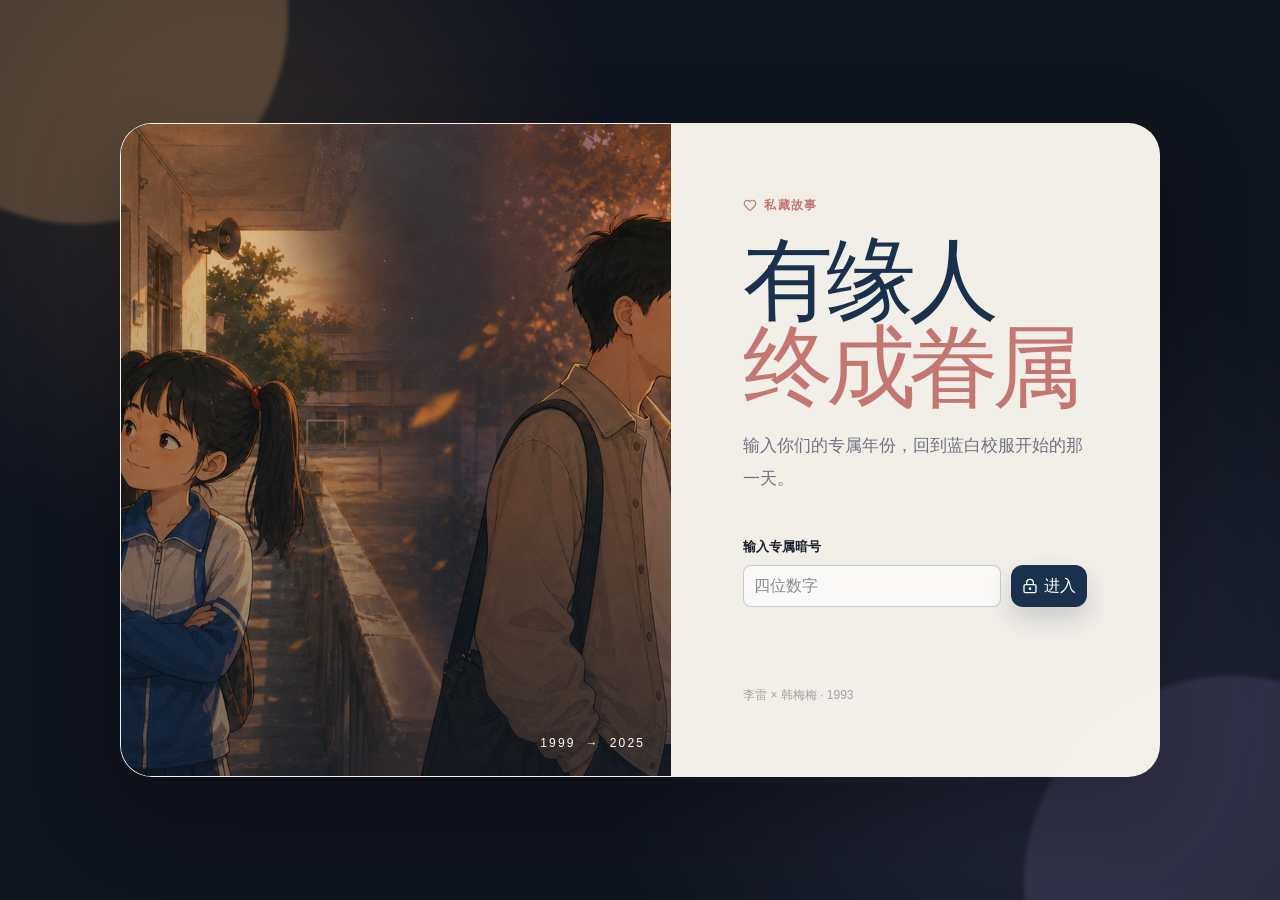
==== commit af7d1d2e: "Restore password entry gate" ====
--- a/index.html
+++ b/index.html
@@ -1,2 +1,2 @@
-<!DOCTYPE html><html lang="zh-CN"><head><meta charSet="utf-8"/><meta name="viewport" content="width=device-width, initial-scale=1"/><link rel="stylesheet" href="/_next/static/css/index.DP_OHq0Z.css" data-rsc-css-href="/_next/static/css/index.DP_OHq0Z.css" data-precedence="vite-rsc/importer-resources"/><link rel="modulepreload" fetchPriority="low" href="/_next/static/chunks/index-CLPCO06V.js"/><script src="/_next/static/chunks/rolldown-runtime-C60lm6uB.js" type="module" async=""></script><script src="/_next/static/chunks/framework-D_rUT4EX.js" type="module" async=""></script><link rel="modulepreload" href="/_next/static/chunks/layout-segment-context-CK1SoWjP.js" crossorigin=""/><link rel="modulepreload" href="/_next/static/chunks/page-DoUsKMzf.js" crossorigin=""/><title>有缘人终成眷属｜李雷 × 韩梅梅</title><meta name="description" content="一段从蓝白校服开始、跨越二十年仍然找到彼此的互动文字故事。"/><script>Object.assign(((self[Symbol.for("vinext.navigationRuntime")]??={bootstrap:{routeManifest:null},functions:{}}).bootstrap.rsc??={rsc:[]}),{params:{},nav:{"pathname":"/","searchParams":[]}})</script><link rel="modulepreload" href="/_next/static/chunks/index-CLPCO06V.js" />
-</head><body><main class="role-page"><audio src="/assets/music/piano-reflections.mp3" loop="" preload="auto" class="story-audio"><track kind="captions" src="/assets/music/piano-reflections.vtt" srcLang="zh-CN" label="背景音乐"/></audio><div class="role-card"><div class="role-cover"><img src="/assets/story-anchor.png" alt="蓝白校服里的相遇，与长大后的重逢" width="1717" height="916" loading="eager" fetchPriority="high" decoding="async" data-nimg="1"/></div><div class="eyebrow"><svg xmlns="http://www.w3.org/2000/svg" width="14" height="14" viewBox="0 0 24 24" fill="none" stroke="currentColor" stroke-width="2" stroke-linecap="round" stroke-linejoin="round" class="lucide lucide-heart" aria-hidden="true"><path d="M2 9.5a5.5 5.5 0 0 1 9.591-3.676.56.56 0 0 0 .818 0A5.49 5.49 0 0 1 22 9.5c0 2.29-1.5 4-3 5.5l-5.492 5.313a2 2 0 0 1-3 .019L5 15c-1.5-1.5-3-3.2-3-5.5"></path></svg> 1999 — 2026 · 有缘人终成眷属</div><h1>把时光，交还给我们</h1><p>那封信只迟到了半年，我们却用了二十年重逢。选择一个人，回到故事最初，看看这一次会不会更早牵住彼此。</p><div class="role-options"><button class="role-option role-option-li"><span class="role-initial">李</span><span><strong>李雷</strong><small>有点二、嘴硬，但一直记得她</small></span><svg xmlns="http://www.w3.org/2000/svg" width="17" height="17" viewBox="0 0 24 24" fill="none" stroke="currentColor" stroke-width="2" stroke-linecap="round" stroke-linejoin="round" class="lucide lucide-arrow-right" aria-hidden="true"><path d="M5 12h14"></path><path d="m12 5 7 7-7 7"></path></svg></button><button class="role-option role-option-han"><span class="role-initial">韩</span><span><strong>韩梅梅</strong><small>外柔内刚，独立，也一直记得他</small></span><svg xmlns="http://www.w3.org/2000/svg" width="17" height="17" viewBox="0 0 24 24" fill="none" stroke="currentColor" stroke-width="2" stroke-linecap="round" stroke-linejoin="round" class="lucide lucide-arrow-right" aria-hidden="true"><path d="M5 12h14"></path><path d="m12 5 7 7-7 7"></path></svg></button></div><p class="role-note">从校服到婚礼 · 四种圆满人生 · 已读回忆随时重选</p></div></main><script type="module" src="/_next/static/chunks/index-CLPCO06V.js" id="_R_" async=""></script><script>((self[Symbol.for("vinext.navigationRuntime")]??={bootstrap:{routeManifest:null},functions:{}}).bootstrap.rsc??={rsc:[]}).rsc.push("2:I[\"8c0f216c4604\",[],\"Children\",1]\n")</script><script>((self[Symbol.for("vinext.navigationRuntime")]??={bootstrap:{routeManifest:null},functions:{}}).bootstrap.rsc??={rsc:[]}).rsc.push("3:I[\"593f344dc510\",[],\"GlobalErrorBoundary\",1]\n")</script><script>((self[Symbol.for("vinext.navigationRuntime")]??={bootstrap:{routeManifest:null},functions:{}}).bootstrap.rsc??={rsc:[]}).rsc.push("4:I[\"0b874ad30386\",[],\"default\",1]\n")</script><script>((self[Symbol.for("vinext.navigationRuntime")]??={bootstrap:{routeManifest:null},functions:{}}).bootstrap.rsc??={rsc:[]}).rsc.push("5:I[\"593f344dc510\",[],\"ErrorBoundary\",1]\n")</script><script>((self[Symbol.for("vinext.navigationRuntime")]??={bootstrap:{routeManifest:null},functions:{}}).bootstrap.rsc??={rsc:[]}).rsc.push("6:I[\"15c18cfaeeff\",[],\"LayoutSegmentProvider\",1]\n")</script><script>((self[Symbol.for("vinext.navigationRuntime")]??={bootstrap:{routeManifest:null},functions:{}}).bootstrap.rsc??={rsc:[]}).rsc.push("7:I[\"8c0f216c4604\",[],\"Slot\",1]\n")</script><script>((self[Symbol.for("vinext.navigationRuntime")]??={bootstrap:{routeManifest:null},functions:{}}).bootstrap.rsc??={rsc:[]}).rsc.push("8:I[\"593f344dc510\",[],\"NotFoundBoundary\",1]\n")</script><script>((self[Symbol.for("vinext.navigationRuntime")]??={bootstrap:{routeManifest:null},functions:{}}).bootstrap.rsc??={rsc:[]}).rsc.push("9:I[\"9276801271d6\",[],\"AppRouterScrollTarget\",1]\n")</script><script>((self[Symbol.for("vinext.navigationRuntime")]??={bootstrap:{routeManifest:null},functions:{}}).bootstrap.rsc??={rsc:[]}).rsc.push("a:I[\"593f344dc510\",[],\"RedirectBoundary\",1]\n")</script><script>((self[Symbol.for("vinext.navigationRuntime")]??={bootstrap:{routeManifest:null},functions:{}}).bootstrap.rsc??={rsc:[]}).rsc.push(":HL[\"/_next/static/css/index.DP_OHq0Z.css\",\"style\"     ]\n")</script><script>((self[Symbol.for("vinext.navigationRuntime")]??={bootstrap:{routeManifest:null},functions:{}}).bootstrap.rsc??={rsc:[]}).rsc.push("0:{\"page:/\":\"$L1\",\"layout:/\":[[[\"$\",\"link\",\"css:/_next/static/css/index.DP_OHq0Z.css\",{\"rel\":\"stylesheet\",\"precedence\":\"vite-rsc/importer-resources\",\"href\":\"/_next/static/css/index.DP_OHq0Z.css\",\"data-rsc-css-href\":\"/_next/static/css/index.DP_OHq0Z.css\"}],\"$undefined\"],[\"$\",\"html\",null,{\"lang\":\"zh-CN\",\"children\":[\"$\",\"body\",null,{\"children\":[\"$\",\"$L2\",null,{}]}]}]],\"route:/\":[[[\"$\",\"meta\",null,{\"charSet\":\"utf-8\"}],[[\"$\",\"title\",\"0\",{\"children\":\"有缘人终成眷属｜李雷 × 韩梅梅\"}],[\"$\",\"meta\",\"1\",{\"name\":\"description\",\"content\":\"一段从蓝白校服开始、跨越二十年仍然找到彼此的互动文字故事。\"}]],[[\"$\",\"meta\",\"0\",{\"name\":\"viewport\",\"content\":\"width=device-width, initial-scale=1\"}]]],[\"$\",\"$L3\",null,{\"fallback\":\"$4\",\"children\":[\"$\",\"$L5\",null,{\"fallback\":\"$4\",\"children\":[\"$\",\"$L6\",null,{\"providerId\":\"layout:/\",\"segmentMap\":{\"children\":[]},\"children\":[\"$\",\"$L7\",null,{\"id\":\"layout:/\",\"parallelSlots\":\"$undefined\",\"children\":[\"$\",\"$L8\",null,{\"resetKey\":\"\",\"fallback\":[[\"$\",\"title\",null,{\"children\":\"404: This page could not be found.\"}],[\"$\",\"div\",null,{\"style\":{\"fontFamily\":\"system-ui,\\\"Segoe UI\\\",Roboto,Helvetica,Arial,sans-serif,\\\"Apple Color Emoji\\\",\\\"Segoe UI Emoji\\\"\",\"height\":\"100vh\",\"textAlign\":\"center\",\"display\":\"flex\",\"flexDirection\":\"column\",\"alignItems\":\"center\",\"justifyContent\":\"center\"},\"children\":[\"$\",\"div\",null,{\"children\":[[\"$\",\"style\",null,{\"dangerouslySetInnerHTML\":{\"__html\":\"body{color:#000;background:#fff;margin:0}.next-error-h1{border-right:1px solid rgba(0,0,0,.3)}@media (prefers-color-scheme:dark){body{color:#fff;background:#000}.next-error-h1{border-right:1px solid rgba(255,255,255,.3)}}\"}}],[\"$\",\"h1\",null,{\"className\":\"next-error-h1\",\"style\":{\"display\":\"inline-block\",\"margin\":\"0 20px 0 0\",\"padding\":\"0 23px 0 0\",\"fontSize\":24,\"fontWeight\":500,\"verticalAlign\":\"top\",\"lineHeight\":\"49px\"},\"children\":404}],[\"$\",\"div\",null,{\"style\":{\"display\":\"inline-block\"},\"children\":[\"$\",\"h2\",null,{\"style\":{\"fontSize\":14,\"fontWeight\":400,\"lineHeight\":\"49px\",\"margin\":0},\"children\":\"This page could not be found.\"}]}]]}]}]],\"children\":[\"$\",\"$L9\",null,{\"children\":[\"$\",\"$La\",null,{\"children\":[[\"$\",\"$L6\",null,{\"providerId\":\"page:/\",\"segmentMap\":{\"children\":[\"__PAGE__\"]},\"children\":[\"$\",\"$L7\",null,{\"id\":\"page:/\"}]}],null]}]}]}]}]}]}]}],null,null],\"__route\":\"route:/\",\"__interceptionContext\":null,\"__layoutIds\":[\"layout:/\"],\"__rootLayout\":\"/\",\"__bfcacheSegmentIdentities\":{\"layout:/\":\"[\\\"layout\\\",\\\"layout:/\\\",\\\"root-boundary:/\\\",\\\"\\\"]\",\"page:/\":\"[\\\"page\\\",\\\"page:/\\\",\\\"root-boundary:/\\\",\\\"\\\"]\"},\"__srcPage\":[\"page\"],\"__layoutFlags\":{\"layout:/\":\"s\"},\"__artifactCompatibility\":{\"schemaVersion\":1,\"graphVersion\":\"app-route-graph:1177fd80f83fa7b0\",\"deploymentVersion\":\"f06db9ed-6fd6-4712-9b60-3a9078793f13\",\"appElementsSchemaVersion\":1,\"rscPayloadSchemaVersion\":1,\"rootBoundaryId\":\"/\",\"renderEpoch\":null}}\n")</script><script>((self[Symbol.for("vinext.navigationRuntime")]??={bootstrap:{routeManifest:null},functions:{}}).bootstrap.rsc??={rsc:[]}).rsc.push("b:I[\"6efdf509a785\",[],\"default\",1]\n")</script><script>((self[Symbol.for("vinext.navigationRuntime")]??={bootstrap:{routeManifest:null},functions:{}}).bootstrap.rsc??={rsc:[]}).rsc.push("1:[\"$\",\"$Lb\",null,{\"params\":\"$@c\",\"searchParams\":\"$@d\"}]\n")</script><script>((self[Symbol.for("vinext.navigationRuntime")]??={bootstrap:{routeManifest:null},functions:{}}).bootstrap.rsc??={rsc:[]}).rsc.push("c:{}\n")</script><script>((self[Symbol.for("vinext.navigationRuntime")]??={bootstrap:{routeManifest:null},functions:{}}).bootstrap.rsc??={rsc:[]}).rsc.push("d:{}\n")</script><script>Object.assign(((self[Symbol.for("vinext.navigationRuntime")]??={bootstrap:{routeManifest:null},functions:{}}).bootstrap.rsc??={rsc:[]}),{"initialCacheKind":"dynamic"});((self[Symbol.for("vinext.navigationRuntime")]??={bootstrap:{routeManifest:null},functions:{}}).bootstrap.rsc??={rsc:[]}).done=true</script></body></html>+<!DOCTYPE html><html lang="zh-CN"><head><meta charSet="utf-8"/><meta name="viewport" content="width=device-width, initial-scale=1"/><link rel="stylesheet" href="/_next/static/css/index.DP_OHq0Z.css" data-rsc-css-href="/_next/static/css/index.DP_OHq0Z.css" data-precedence="vite-rsc/importer-resources"/><link rel="modulepreload" fetchPriority="low" href="/_next/static/chunks/index-BQKCG2ZR.js"/><script src="/_next/static/chunks/rolldown-runtime-C60lm6uB.js" type="module" async=""></script><script src="/_next/static/chunks/framework-D_rUT4EX.js" type="module" async=""></script><link rel="modulepreload" href="/_next/static/chunks/layout-segment-context-Du25sngi.js" crossorigin=""/><link rel="modulepreload" href="/_next/static/chunks/page-P-x9ZJOj.js" crossorigin=""/><title>有缘人终成眷属｜李雷 × 韩梅梅</title><meta name="description" content="一段从蓝白校服开始、跨越二十年仍然找到彼此的互动文字故事。"/><script>Object.assign(((self[Symbol.for("vinext.navigationRuntime")]??={bootstrap:{routeManifest:null},functions:{}}).bootstrap.rsc??={rsc:[]}),{params:{},nav:{"pathname":"/","searchParams":[]}})</script><link rel="modulepreload" href="/_next/static/chunks/index-BQKCG2ZR.js" />
+</head><body><main class="gate-page"><div class="gate-glow gate-glow-left"></div><div class="gate-glow gate-glow-right"></div><section class="gate-card"><div class="gate-visual"><img src="/assets/story-anchor.png" alt="李雷与韩梅梅从童年到重逢" loading="eager" fetchPriority="high" decoding="async" data-nimg="fill" style="position:absolute;inset:0;width:100%;height:100%;object-fit:cover"/><div class="gate-visual-caption"><span>1999</span><span>→</span><span>2025</span></div></div><div class="gate-copy"><div class="eyebrow"><svg xmlns="http://www.w3.org/2000/svg" width="14" height="14" viewBox="0 0 24 24" fill="none" stroke="currentColor" stroke-width="2" stroke-linecap="round" stroke-linejoin="round" class="lucide lucide-heart" aria-hidden="true"><path d="M2 9.5a5.5 5.5 0 0 1 9.591-3.676.56.56 0 0 0 .818 0A5.49 5.49 0 0 1 22 9.5c0 2.29-1.5 4-3 5.5l-5.492 5.313a2 2 0 0 1-3 .019L5 15c-1.5-1.5-3-3.2-3-5.5"></path></svg> 私藏故事</div><h1>有缘人<br/><em>终成眷属</em></h1><p class="gate-lead">输入你们的专属年份，回到蓝白校服开始的那一天。</p><form class="code-form"><label for="secret-code">输入专属暗号</label><div class="code-row"><input id="secret-code" data-slot="input" placeholder="四位数字" inputMode="numeric" autoComplete="off" class="h-8 w-full min-w-0 rounded-lg border border-input bg-transparent px-2.5 py-1 text-base transition-colors outline-none file:inline-flex file:h-6 file:border-0 file:bg-transparent file:text-sm file:font-medium file:text-foreground placeholder:text-muted-foreground focus-visible:border-ring focus-visible:ring-3 focus-visible:ring-ring/50 disabled:pointer-events-none disabled:cursor-not-allowed disabled:bg-input/50 disabled:opacity-50 aria-invalid:border-destructive aria-invalid:ring-3 aria-invalid:ring-destructive/20 md:text-sm dark:bg-input/30 dark:disabled:bg-input/80 dark:aria-invalid:border-destructive/50 dark:aria-invalid:ring-destructive/40 code-input" value=""/><button type="submit" tabindex="0" data-slot="button" class="group/button inline-flex shrink-0 items-center justify-center rounded-lg border border-transparent bg-clip-padding text-sm font-medium whitespace-nowrap transition-all outline-none select-none focus-visible:border-ring focus-visible:ring-3 focus-visible:ring-ring/50 active:not-aria-[haspopup]:translate-y-px disabled:pointer-events-none disabled:opacity-50 aria-invalid:border-destructive aria-invalid:ring-3 aria-invalid:ring-destructive/20 dark:aria-invalid:border-destructive/50 dark:aria-invalid:ring-destructive/40 [&amp;_svg]:pointer-events-none [&amp;_svg]:shrink-0 [&amp;_svg:not([class*=&#x27;size-&#x27;])]:size-4 bg-primary text-primary-foreground hover:bg-primary/80 h-9 gap-1.5 px-2.5 has-data-[icon=inline-end]:pr-2 has-data-[icon=inline-start]:pl-2 enter-button"><svg xmlns="http://www.w3.org/2000/svg" width="16" height="16" viewBox="0 0 24 24" fill="none" stroke="currentColor" stroke-width="2" stroke-linecap="round" stroke-linejoin="round" class="lucide lucide-lock-keyhole" aria-hidden="true"><circle cx="12" cy="16" r="1"></circle><rect x="3" y="10" width="18" height="12" rx="2"></rect><path d="M7 10V7a5 5 0 0 1 10 0v3"></path></svg> 进入</button></div><p class="code-error" aria-live="polite"></p></form><p class="gate-footer">李雷 × 韩梅梅 · 1993</p></div></section></main><script type="module" src="/_next/static/chunks/index-BQKCG2ZR.js" id="_R_" async=""></script><script>((self[Symbol.for("vinext.navigationRuntime")]??={bootstrap:{routeManifest:null},functions:{}}).bootstrap.rsc??={rsc:[]}).rsc.push("2:I[\"8c0f216c4604\",[],\"Children\",1]\n")</script><script>((self[Symbol.for("vinext.navigationRuntime")]??={bootstrap:{routeManifest:null},functions:{}}).bootstrap.rsc??={rsc:[]}).rsc.push("3:I[\"593f344dc510\",[],\"GlobalErrorBoundary\",1]\n")</script><script>((self[Symbol.for("vinext.navigationRuntime")]??={bootstrap:{routeManifest:null},functions:{}}).bootstrap.rsc??={rsc:[]}).rsc.push("4:I[\"0b874ad30386\",[],\"default\",1]\n")</script><script>((self[Symbol.for("vinext.navigationRuntime")]??={bootstrap:{routeManifest:null},functions:{}}).bootstrap.rsc??={rsc:[]}).rsc.push("5:I[\"593f344dc510\",[],\"ErrorBoundary\",1]\n")</script><script>((self[Symbol.for("vinext.navigationRuntime")]??={bootstrap:{routeManifest:null},functions:{}}).bootstrap.rsc??={rsc:[]}).rsc.push("6:I[\"15c18cfaeeff\",[],\"LayoutSegmentProvider\",1]\n")</script><script>((self[Symbol.for("vinext.navigationRuntime")]??={bootstrap:{routeManifest:null},functions:{}}).bootstrap.rsc??={rsc:[]}).rsc.push("7:I[\"8c0f216c4604\",[],\"Slot\",1]\n")</script><script>((self[Symbol.for("vinext.navigationRuntime")]??={bootstrap:{routeManifest:null},functions:{}}).bootstrap.rsc??={rsc:[]}).rsc.push("8:I[\"593f344dc510\",[],\"NotFoundBoundary\",1]\n")</script><script>((self[Symbol.for("vinext.navigationRuntime")]??={bootstrap:{routeManifest:null},functions:{}}).bootstrap.rsc??={rsc:[]}).rsc.push("9:I[\"9276801271d6\",[],\"AppRouterScrollTarget\",1]\n")</script><script>((self[Symbol.for("vinext.navigationRuntime")]??={bootstrap:{routeManifest:null},functions:{}}).bootstrap.rsc??={rsc:[]}).rsc.push("a:I[\"593f344dc510\",[],\"RedirectBoundary\",1]\n")</script><script>((self[Symbol.for("vinext.navigationRuntime")]??={bootstrap:{routeManifest:null},functions:{}}).bootstrap.rsc??={rsc:[]}).rsc.push(":HL[\"/_next/static/css/index.DP_OHq0Z.css\",\"style\"     ]\n")</script><script>((self[Symbol.for("vinext.navigationRuntime")]??={bootstrap:{routeManifest:null},functions:{}}).bootstrap.rsc??={rsc:[]}).rsc.push("0:{\"page:/\":\"$L1\",\"layout:/\":[[[\"$\",\"link\",\"css:/_next/static/css/index.DP_OHq0Z.css\",{\"rel\":\"stylesheet\",\"precedence\":\"vite-rsc/importer-resources\",\"href\":\"/_next/static/css/index.DP_OHq0Z.css\",\"data-rsc-css-href\":\"/_next/static/css/index.DP_OHq0Z.css\"}],\"$undefined\"],[\"$\",\"html\",null,{\"lang\":\"zh-CN\",\"children\":[\"$\",\"body\",null,{\"children\":[\"$\",\"$L2\",null,{}]}]}]],\"route:/\":[[[\"$\",\"meta\",null,{\"charSet\":\"utf-8\"}],[[\"$\",\"title\",\"0\",{\"children\":\"有缘人终成眷属｜李雷 × 韩梅梅\"}],[\"$\",\"meta\",\"1\",{\"name\":\"description\",\"content\":\"一段从蓝白校服开始、跨越二十年仍然找到彼此的互动文字故事。\"}]],[[\"$\",\"meta\",\"0\",{\"name\":\"viewport\",\"content\":\"width=device-width, initial-scale=1\"}]]],[\"$\",\"$L3\",null,{\"fallback\":\"$4\",\"children\":[\"$\",\"$L5\",null,{\"fallback\":\"$4\",\"children\":[\"$\",\"$L6\",null,{\"providerId\":\"layout:/\",\"segmentMap\":{\"children\":[]},\"children\":[\"$\",\"$L7\",null,{\"id\":\"layout:/\",\"parallelSlots\":\"$undefined\",\"children\":[\"$\",\"$L8\",null,{\"resetKey\":\"\",\"fallback\":[[\"$\",\"title\",null,{\"children\":\"404: This page could not be found.\"}],[\"$\",\"div\",null,{\"style\":{\"fontFamily\":\"system-ui,\\\"Segoe UI\\\",Roboto,Helvetica,Arial,sans-serif,\\\"Apple Color Emoji\\\",\\\"Segoe UI Emoji\\\"\",\"height\":\"100vh\",\"textAlign\":\"center\",\"display\":\"flex\",\"flexDirection\":\"column\",\"alignItems\":\"center\",\"justifyContent\":\"center\"},\"children\":[\"$\",\"div\",null,{\"children\":[[\"$\",\"style\",null,{\"dangerouslySetInnerHTML\":{\"__html\":\"body{color:#000;background:#fff;margin:0}.next-error-h1{border-right:1px solid rgba(0,0,0,.3)}@media (prefers-color-scheme:dark){body{color:#fff;background:#000}.next-error-h1{border-right:1px solid rgba(255,255,255,.3)}}\"}}],[\"$\",\"h1\",null,{\"className\":\"next-error-h1\",\"style\":{\"display\":\"inline-block\",\"margin\":\"0 20px 0 0\",\"padding\":\"0 23px 0 0\",\"fontSize\":24,\"fontWeight\":500,\"verticalAlign\":\"top\",\"lineHeight\":\"49px\"},\"children\":404}],[\"$\",\"div\",null,{\"style\":{\"display\":\"inline-block\"},\"children\":[\"$\",\"h2\",null,{\"style\":{\"fontSize\":14,\"fontWeight\":400,\"lineHeight\":\"49px\",\"margin\":0},\"children\":\"This page could not be found.\"}]}]]}]}]],\"children\":[\"$\",\"$L9\",null,{\"children\":[\"$\",\"$La\",null,{\"children\":[[\"$\",\"$L6\",null,{\"providerId\":\"page:/\",\"segmentMap\":{\"children\":[\"__PAGE__\"]},\"children\":[\"$\",\"$L7\",null,{\"id\":\"page:/\"}]}],null]}]}]}]}]}]}]}],null,null],\"__route\":\"route:/\",\"__interceptionContext\":null,\"__layoutIds\":[\"layout:/\"],\"__rootLayout\":\"/\",\"__bfcacheSegmentIdentities\":{\"layout:/\":\"[\\\"layout\\\",\\\"layout:/\\\",\\\"root-boundary:/\\\",\\\"\\\"]\",\"page:/\":\"[\\\"page\\\",\\\"page:/\\\",\\\"root-boundary:/\\\",\\\"\\\"]\"},\"__srcPage\":[\"page\"],\"__layoutFlags\":{\"layout:/\":\"s\"},\"__artifactCompatibility\":{\"schemaVersion\":1,\"graphVersion\":\"app-route-graph:1177fd80f83fa7b0\",\"deploymentVersion\":\"0d1c46d8-6bae-4a88-a7f5-a4fe51efd0ec\",\"appElementsSchemaVersion\":1,\"rscPayloadSchemaVersion\":1,\"rootBoundaryId\":\"/\",\"renderEpoch\":null}}\n")</script><script>((self[Symbol.for("vinext.navigationRuntime")]??={bootstrap:{routeManifest:null},functions:{}}).bootstrap.rsc??={rsc:[]}).rsc.push("b:I[\"6efdf509a785\",[],\"default\",1]\n")</script><script>((self[Symbol.for("vinext.navigationRuntime")]??={bootstrap:{routeManifest:null},functions:{}}).bootstrap.rsc??={rsc:[]}).rsc.push("1:[\"$\",\"$Lb\",null,{\"params\":\"$@c\",\"searchParams\":\"$@d\"}]\n")</script><script>((self[Symbol.for("vinext.navigationRuntime")]??={bootstrap:{routeManifest:null},functions:{}}).bootstrap.rsc??={rsc:[]}).rsc.push("c:{}\n")</script><script>((self[Symbol.for("vinext.navigationRuntime")]??={bootstrap:{routeManifest:null},functions:{}}).bootstrap.rsc??={rsc:[]}).rsc.push("d:{}\n")</script><script>Object.assign(((self[Symbol.for("vinext.navigationRuntime")]??={bootstrap:{routeManifest:null},functions:{}}).bootstrap.rsc??={rsc:[]}),{"initialCacheKind":"dynamic"});((self[Symbol.for("vinext.navigationRuntime")]??={bootstrap:{routeManifest:null},functions:{}}).bootstrap.rsc??={rsc:[]}).done=true</script></body></html>
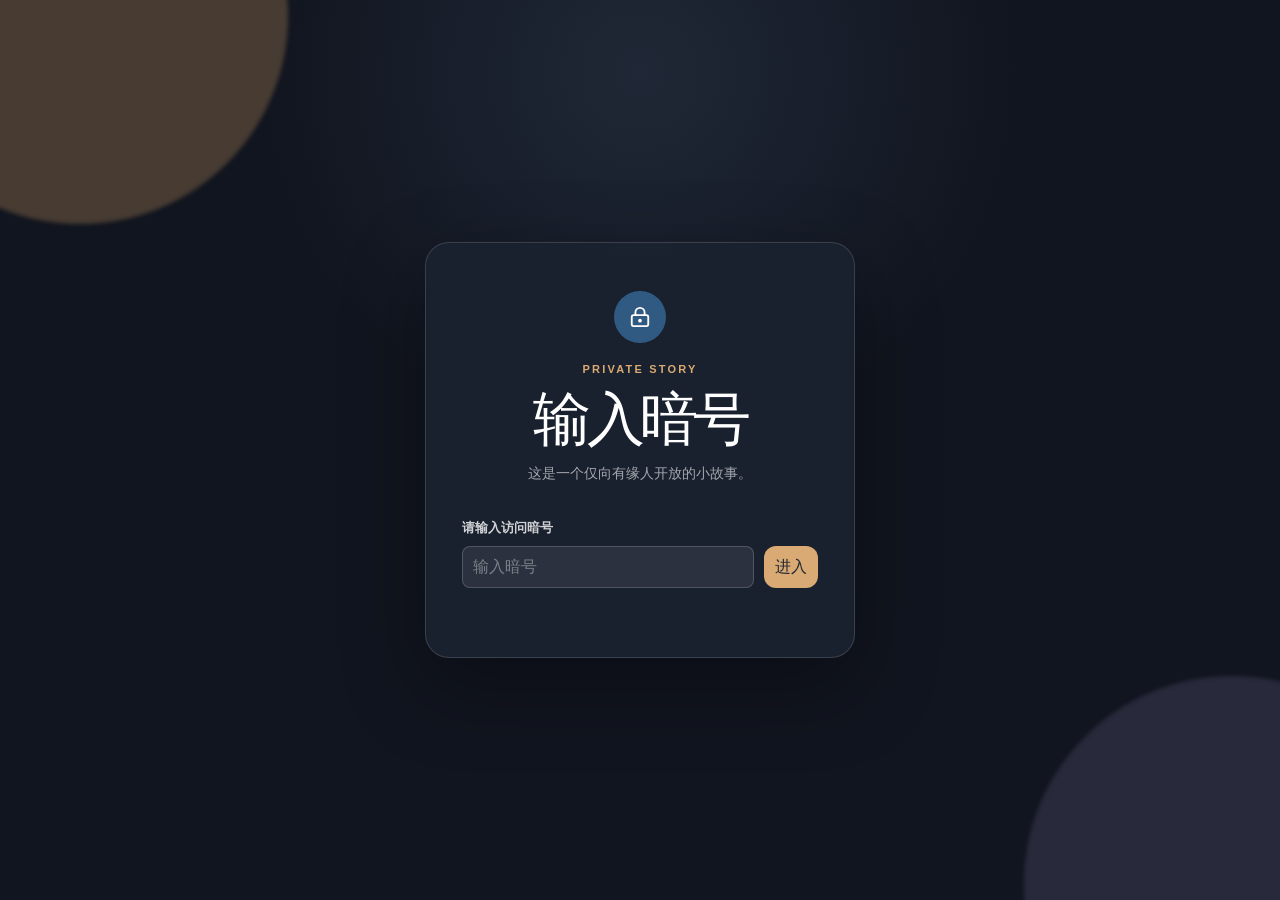
==== commit b94d2df0: "Publish password gate and audio loop fix" ====
--- a/index.html
+++ b/index.html
@@ -1,2 +1,2 @@
-<!DOCTYPE html><html lang="zh-CN"><head><meta charSet="utf-8"/><meta name="viewport" content="width=device-width, initial-scale=1"/><link rel="stylesheet" href="/_next/static/css/index.DP_OHq0Z.css" data-rsc-css-href="/_next/static/css/index.DP_OHq0Z.css" data-precedence="vite-rsc/importer-resources"/><link rel="modulepreload" fetchPriority="low" href="/_next/static/chunks/index-BQKCG2ZR.js"/><script src="/_next/static/chunks/rolldown-runtime-C60lm6uB.js" type="module" async=""></script><script src="/_next/static/chunks/framework-D_rUT4EX.js" type="module" async=""></script><link rel="modulepreload" href="/_next/static/chunks/layout-segment-context-Du25sngi.js" crossorigin=""/><link rel="modulepreload" href="/_next/static/chunks/page-P-x9ZJOj.js" crossorigin=""/><title>有缘人终成眷属｜李雷 × 韩梅梅</title><meta name="description" content="一段从蓝白校服开始、跨越二十年仍然找到彼此的互动文字故事。"/><script>Object.assign(((self[Symbol.for("vinext.navigationRuntime")]??={bootstrap:{routeManifest:null},functions:{}}).bootstrap.rsc??={rsc:[]}),{params:{},nav:{"pathname":"/","searchParams":[]}})</script><link rel="modulepreload" href="/_next/static/chunks/index-BQKCG2ZR.js" />
-</head><body><main class="gate-page"><div class="gate-glow gate-glow-left"></div><div class="gate-glow gate-glow-right"></div><section class="gate-card"><div class="gate-visual"><img src="/assets/story-anchor.png" alt="李雷与韩梅梅从童年到重逢" loading="eager" fetchPriority="high" decoding="async" data-nimg="fill" style="position:absolute;inset:0;width:100%;height:100%;object-fit:cover"/><div class="gate-visual-caption"><span>1999</span><span>→</span><span>2025</span></div></div><div class="gate-copy"><div class="eyebrow"><svg xmlns="http://www.w3.org/2000/svg" width="14" height="14" viewBox="0 0 24 24" fill="none" stroke="currentColor" stroke-width="2" stroke-linecap="round" stroke-linejoin="round" class="lucide lucide-heart" aria-hidden="true"><path d="M2 9.5a5.5 5.5 0 0 1 9.591-3.676.56.56 0 0 0 .818 0A5.49 5.49 0 0 1 22 9.5c0 2.29-1.5 4-3 5.5l-5.492 5.313a2 2 0 0 1-3 .019L5 15c-1.5-1.5-3-3.2-3-5.5"></path></svg> 私藏故事</div><h1>有缘人<br/><em>终成眷属</em></h1><p class="gate-lead">输入你们的专属年份，回到蓝白校服开始的那一天。</p><form class="code-form"><label for="secret-code">输入专属暗号</label><div class="code-row"><input id="secret-code" data-slot="input" placeholder="四位数字" inputMode="numeric" autoComplete="off" class="h-8 w-full min-w-0 rounded-lg border border-input bg-transparent px-2.5 py-1 text-base transition-colors outline-none file:inline-flex file:h-6 file:border-0 file:bg-transparent file:text-sm file:font-medium file:text-foreground placeholder:text-muted-foreground focus-visible:border-ring focus-visible:ring-3 focus-visible:ring-ring/50 disabled:pointer-events-none disabled:cursor-not-allowed disabled:bg-input/50 disabled:opacity-50 aria-invalid:border-destructive aria-invalid:ring-3 aria-invalid:ring-destructive/20 md:text-sm dark:bg-input/30 dark:disabled:bg-input/80 dark:aria-invalid:border-destructive/50 dark:aria-invalid:ring-destructive/40 code-input" value=""/><button type="submit" tabindex="0" data-slot="button" class="group/button inline-flex shrink-0 items-center justify-center rounded-lg border border-transparent bg-clip-padding text-sm font-medium whitespace-nowrap transition-all outline-none select-none focus-visible:border-ring focus-visible:ring-3 focus-visible:ring-ring/50 active:not-aria-[haspopup]:translate-y-px disabled:pointer-events-none disabled:opacity-50 aria-invalid:border-destructive aria-invalid:ring-3 aria-invalid:ring-destructive/20 dark:aria-invalid:border-destructive/50 dark:aria-invalid:ring-destructive/40 [&amp;_svg]:pointer-events-none [&amp;_svg]:shrink-0 [&amp;_svg:not([class*=&#x27;size-&#x27;])]:size-4 bg-primary text-primary-foreground hover:bg-primary/80 h-9 gap-1.5 px-2.5 has-data-[icon=inline-end]:pr-2 has-data-[icon=inline-start]:pl-2 enter-button"><svg xmlns="http://www.w3.org/2000/svg" width="16" height="16" viewBox="0 0 24 24" fill="none" stroke="currentColor" stroke-width="2" stroke-linecap="round" stroke-linejoin="round" class="lucide lucide-lock-keyhole" aria-hidden="true"><circle cx="12" cy="16" r="1"></circle><rect x="3" y="10" width="18" height="12" rx="2"></rect><path d="M7 10V7a5 5 0 0 1 10 0v3"></path></svg> 进入</button></div><p class="code-error" aria-live="polite"></p></form><p class="gate-footer">李雷 × 韩梅梅 · 1993</p></div></section></main><script type="module" src="/_next/static/chunks/index-BQKCG2ZR.js" id="_R_" async=""></script><script>((self[Symbol.for("vinext.navigationRuntime")]??={bootstrap:{routeManifest:null},functions:{}}).bootstrap.rsc??={rsc:[]}).rsc.push("2:I[\"8c0f216c4604\",[],\"Children\",1]\n")</script><script>((self[Symbol.for("vinext.navigationRuntime")]??={bootstrap:{routeManifest:null},functions:{}}).bootstrap.rsc??={rsc:[]}).rsc.push("3:I[\"593f344dc510\",[],\"GlobalErrorBoundary\",1]\n")</script><script>((self[Symbol.for("vinext.navigationRuntime")]??={bootstrap:{routeManifest:null},functions:{}}).bootstrap.rsc??={rsc:[]}).rsc.push("4:I[\"0b874ad30386\",[],\"default\",1]\n")</script><script>((self[Symbol.for("vinext.navigationRuntime")]??={bootstrap:{routeManifest:null},functions:{}}).bootstrap.rsc??={rsc:[]}).rsc.push("5:I[\"593f344dc510\",[],\"ErrorBoundary\",1]\n")</script><script>((self[Symbol.for("vinext.navigationRuntime")]??={bootstrap:{routeManifest:null},functions:{}}).bootstrap.rsc??={rsc:[]}).rsc.push("6:I[\"15c18cfaeeff\",[],\"LayoutSegmentProvider\",1]\n")</script><script>((self[Symbol.for("vinext.navigationRuntime")]??={bootstrap:{routeManifest:null},functions:{}}).bootstrap.rsc??={rsc:[]}).rsc.push("7:I[\"8c0f216c4604\",[],\"Slot\",1]\n")</script><script>((self[Symbol.for("vinext.navigationRuntime")]??={bootstrap:{routeManifest:null},functions:{}}).bootstrap.rsc??={rsc:[]}).rsc.push("8:I[\"593f344dc510\",[],\"NotFoundBoundary\",1]\n")</script><script>((self[Symbol.for("vinext.navigationRuntime")]??={bootstrap:{routeManifest:null},functions:{}}).bootstrap.rsc??={rsc:[]}).rsc.push("9:I[\"9276801271d6\",[],\"AppRouterScrollTarget\",1]\n")</script><script>((self[Symbol.for("vinext.navigationRuntime")]??={bootstrap:{routeManifest:null},functions:{}}).bootstrap.rsc??={rsc:[]}).rsc.push("a:I[\"593f344dc510\",[],\"RedirectBoundary\",1]\n")</script><script>((self[Symbol.for("vinext.navigationRuntime")]??={bootstrap:{routeManifest:null},functions:{}}).bootstrap.rsc??={rsc:[]}).rsc.push(":HL[\"/_next/static/css/index.DP_OHq0Z.css\",\"style\"     ]\n")</script><script>((self[Symbol.for("vinext.navigationRuntime")]??={bootstrap:{routeManifest:null},functions:{}}).bootstrap.rsc??={rsc:[]}).rsc.push("0:{\"page:/\":\"$L1\",\"layout:/\":[[[\"$\",\"link\",\"css:/_next/static/css/index.DP_OHq0Z.css\",{\"rel\":\"stylesheet\",\"precedence\":\"vite-rsc/importer-resources\",\"href\":\"/_next/static/css/index.DP_OHq0Z.css\",\"data-rsc-css-href\":\"/_next/static/css/index.DP_OHq0Z.css\"}],\"$undefined\"],[\"$\",\"html\",null,{\"lang\":\"zh-CN\",\"children\":[\"$\",\"body\",null,{\"children\":[\"$\",\"$L2\",null,{}]}]}]],\"route:/\":[[[\"$\",\"meta\",null,{\"charSet\":\"utf-8\"}],[[\"$\",\"title\",\"0\",{\"children\":\"有缘人终成眷属｜李雷 × 韩梅梅\"}],[\"$\",\"meta\",\"1\",{\"name\":\"description\",\"content\":\"一段从蓝白校服开始、跨越二十年仍然找到彼此的互动文字故事。\"}]],[[\"$\",\"meta\",\"0\",{\"name\":\"viewport\",\"content\":\"width=device-width, initial-scale=1\"}]]],[\"$\",\"$L3\",null,{\"fallback\":\"$4\",\"children\":[\"$\",\"$L5\",null,{\"fallback\":\"$4\",\"children\":[\"$\",\"$L6\",null,{\"providerId\":\"layout:/\",\"segmentMap\":{\"children\":[]},\"children\":[\"$\",\"$L7\",null,{\"id\":\"layout:/\",\"parallelSlots\":\"$undefined\",\"children\":[\"$\",\"$L8\",null,{\"resetKey\":\"\",\"fallback\":[[\"$\",\"title\",null,{\"children\":\"404: This page could not be found.\"}],[\"$\",\"div\",null,{\"style\":{\"fontFamily\":\"system-ui,\\\"Segoe UI\\\",Roboto,Helvetica,Arial,sans-serif,\\\"Apple Color Emoji\\\",\\\"Segoe UI Emoji\\\"\",\"height\":\"100vh\",\"textAlign\":\"center\",\"display\":\"flex\",\"flexDirection\":\"column\",\"alignItems\":\"center\",\"justifyContent\":\"center\"},\"children\":[\"$\",\"div\",null,{\"children\":[[\"$\",\"style\",null,{\"dangerouslySetInnerHTML\":{\"__html\":\"body{color:#000;background:#fff;margin:0}.next-error-h1{border-right:1px solid rgba(0,0,0,.3)}@media (prefers-color-scheme:dark){body{color:#fff;background:#000}.next-error-h1{border-right:1px solid rgba(255,255,255,.3)}}\"}}],[\"$\",\"h1\",null,{\"className\":\"next-error-h1\",\"style\":{\"display\":\"inline-block\",\"margin\":\"0 20px 0 0\",\"padding\":\"0 23px 0 0\",\"fontSize\":24,\"fontWeight\":500,\"verticalAlign\":\"top\",\"lineHeight\":\"49px\"},\"children\":404}],[\"$\",\"div\",null,{\"style\":{\"display\":\"inline-block\"},\"children\":[\"$\",\"h2\",null,{\"style\":{\"fontSize\":14,\"fontWeight\":400,\"lineHeight\":\"49px\",\"margin\":0},\"children\":\"This page could not be found.\"}]}]]}]}]],\"children\":[\"$\",\"$L9\",null,{\"children\":[\"$\",\"$La\",null,{\"children\":[[\"$\",\"$L6\",null,{\"providerId\":\"page:/\",\"segmentMap\":{\"children\":[\"__PAGE__\"]},\"children\":[\"$\",\"$L7\",null,{\"id\":\"page:/\"}]}],null]}]}]}]}]}]}]}],null,null],\"__route\":\"route:/\",\"__interceptionContext\":null,\"__layoutIds\":[\"layout:/\"],\"__rootLayout\":\"/\",\"__bfcacheSegmentIdentities\":{\"layout:/\":\"[\\\"layout\\\",\\\"layout:/\\\",\\\"root-boundary:/\\\",\\\"\\\"]\",\"page:/\":\"[\\\"page\\\",\\\"page:/\\\",\\\"root-boundary:/\\\",\\\"\\\"]\"},\"__srcPage\":[\"page\"],\"__layoutFlags\":{\"layout:/\":\"s\"},\"__artifactCompatibility\":{\"schemaVersion\":1,\"graphVersion\":\"app-route-graph:1177fd80f83fa7b0\",\"deploymentVersion\":\"0d1c46d8-6bae-4a88-a7f5-a4fe51efd0ec\",\"appElementsSchemaVersion\":1,\"rscPayloadSchemaVersion\":1,\"rootBoundaryId\":\"/\",\"renderEpoch\":null}}\n")</script><script>((self[Symbol.for("vinext.navigationRuntime")]??={bootstrap:{routeManifest:null},functions:{}}).bootstrap.rsc??={rsc:[]}).rsc.push("b:I[\"6efdf509a785\",[],\"default\",1]\n")</script><script>((self[Symbol.for("vinext.navigationRuntime")]??={bootstrap:{routeManifest:null},functions:{}}).bootstrap.rsc??={rsc:[]}).rsc.push("1:[\"$\",\"$Lb\",null,{\"params\":\"$@c\",\"searchParams\":\"$@d\"}]\n")</script><script>((self[Symbol.for("vinext.navigationRuntime")]??={bootstrap:{routeManifest:null},functions:{}}).bootstrap.rsc??={rsc:[]}).rsc.push("c:{}\n")</script><script>((self[Symbol.for("vinext.navigationRuntime")]??={bootstrap:{routeManifest:null},functions:{}}).bootstrap.rsc??={rsc:[]}).rsc.push("d:{}\n")</script><script>Object.assign(((self[Symbol.for("vinext.navigationRuntime")]??={bootstrap:{routeManifest:null},functions:{}}).bootstrap.rsc??={rsc:[]}),{"initialCacheKind":"dynamic"});((self[Symbol.for("vinext.navigationRuntime")]??={bootstrap:{routeManifest:null},functions:{}}).bootstrap.rsc??={rsc:[]}).done=true</script></body></html>+<!DOCTYPE html><html lang="zh-CN"><head><meta charSet="utf-8"/><meta name="viewport" content="width=device-width, initial-scale=1"/><link rel="stylesheet" href="/_next/static/css/index.DLw0JRmX.css" data-rsc-css-href="/_next/static/css/index.DLw0JRmX.css" data-precedence="vite-rsc/importer-resources"/><link rel="modulepreload" fetchPriority="low" href="/_next/static/chunks/index-BNPGqArD.js"/><script src="/_next/static/chunks/rolldown-runtime-C60lm6uB.js" type="module" async=""></script><script src="/_next/static/chunks/framework-D_rUT4EX.js" type="module" async=""></script><link rel="modulepreload" href="/_next/static/chunks/layout-segment-context-730mpoQy.js" crossorigin=""/><link rel="modulepreload" href="/_next/static/chunks/page-fS7DRs3I.js" crossorigin=""/><title>有缘人终成眷属｜李雷 × 韩梅梅</title><meta name="description" content="一段从蓝白校服开始、跨越二十年仍然找到彼此的互动文字故事。"/><script>Object.assign(((self[Symbol.for("vinext.navigationRuntime")]??={bootstrap:{routeManifest:null},functions:{}}).bootstrap.rsc??={rsc:[]}),{params:{},nav:{"pathname":"/","searchParams":[]}})</script><link rel="modulepreload" href="/_next/static/chunks/index-BNPGqArD.js" />
+</head><body><main class="gate-page gate-locked-page"><div class="gate-glow gate-glow-left"></div><div class="gate-glow gate-glow-right"></div><section class="gate-lock-card" aria-labelledby="secret-code-title"><div class="gate-lock-icon" aria-hidden="true"><svg xmlns="http://www.w3.org/2000/svg" width="22" height="22" viewBox="0 0 24 24" fill="none" stroke="currentColor" stroke-width="2" stroke-linecap="round" stroke-linejoin="round" class="lucide lucide-lock-keyhole" aria-hidden="true"><circle cx="12" cy="16" r="1"></circle><rect x="3" y="10" width="18" height="12" rx="2"></rect><path d="M7 10V7a5 5 0 0 1 10 0v3"></path></svg></div><p class="gate-lock-kicker">PRIVATE STORY</p><h1 id="secret-code-title">输入暗号</h1><p>这是一个仅向有缘人开放的小故事。</p><form class="code-form"><label for="secret-code">请输入访问暗号</label><div class="code-row"><input id="secret-code" type="password" data-slot="input" placeholder="输入暗号" inputMode="numeric" autoComplete="off" class="h-8 w-full min-w-0 rounded-lg border border-input bg-transparent px-2.5 py-1 text-base transition-colors outline-none file:inline-flex file:h-6 file:border-0 file:bg-transparent file:text-sm file:font-medium file:text-foreground placeholder:text-muted-foreground focus-visible:border-ring focus-visible:ring-3 focus-visible:ring-ring/50 disabled:pointer-events-none disabled:cursor-not-allowed disabled:bg-input/50 disabled:opacity-50 aria-invalid:border-destructive aria-invalid:ring-3 aria-invalid:ring-destructive/20 md:text-sm dark:bg-input/30 dark:disabled:bg-input/80 dark:aria-invalid:border-destructive/50 dark:aria-invalid:ring-destructive/40 code-input" value=""/><button type="submit" tabindex="0" data-slot="button" class="group/button inline-flex shrink-0 items-center justify-center rounded-lg border border-transparent bg-clip-padding text-sm font-medium whitespace-nowrap transition-all outline-none select-none focus-visible:border-ring focus-visible:ring-3 focus-visible:ring-ring/50 active:not-aria-[haspopup]:translate-y-px disabled:pointer-events-none disabled:opacity-50 aria-invalid:border-destructive aria-invalid:ring-3 aria-invalid:ring-destructive/20 dark:aria-invalid:border-destructive/50 dark:aria-invalid:ring-destructive/40 [&amp;_svg]:pointer-events-none [&amp;_svg]:shrink-0 [&amp;_svg:not([class*=&#x27;size-&#x27;])]:size-4 bg-primary text-primary-foreground hover:bg-primary/80 h-9 gap-1.5 px-2.5 has-data-[icon=inline-end]:pr-2 has-data-[icon=inline-start]:pl-2 enter-button">进入</button></div><p class="code-error" aria-live="polite"></p></form></section></main><script type="module" src="/_next/static/chunks/index-BNPGqArD.js" id="_R_" async=""></script><script>((self[Symbol.for("vinext.navigationRuntime")]??={bootstrap:{routeManifest:null},functions:{}}).bootstrap.rsc??={rsc:[]}).rsc.push("2:I[\"8c0f216c4604\",[],\"Children\",1]\n")</script><script>((self[Symbol.for("vinext.navigationRuntime")]??={bootstrap:{routeManifest:null},functions:{}}).bootstrap.rsc??={rsc:[]}).rsc.push("3:I[\"593f344dc510\",[],\"GlobalErrorBoundary\",1]\n")</script><script>((self[Symbol.for("vinext.navigationRuntime")]??={bootstrap:{routeManifest:null},functions:{}}).bootstrap.rsc??={rsc:[]}).rsc.push("4:I[\"0b874ad30386\",[],\"default\",1]\n")</script><script>((self[Symbol.for("vinext.navigationRuntime")]??={bootstrap:{routeManifest:null},functions:{}}).bootstrap.rsc??={rsc:[]}).rsc.push("5:I[\"593f344dc510\",[],\"ErrorBoundary\",1]\n")</script><script>((self[Symbol.for("vinext.navigationRuntime")]??={bootstrap:{routeManifest:null},functions:{}}).bootstrap.rsc??={rsc:[]}).rsc.push("6:I[\"15c18cfaeeff\",[],\"LayoutSegmentProvider\",1]\n")</script><script>((self[Symbol.for("vinext.navigationRuntime")]??={bootstrap:{routeManifest:null},functions:{}}).bootstrap.rsc??={rsc:[]}).rsc.push("7:I[\"8c0f216c4604\",[],\"Slot\",1]\n")</script><script>((self[Symbol.for("vinext.navigationRuntime")]??={bootstrap:{routeManifest:null},functions:{}}).bootstrap.rsc??={rsc:[]}).rsc.push("8:I[\"593f344dc510\",[],\"NotFoundBoundary\",1]\n")</script><script>((self[Symbol.for("vinext.navigationRuntime")]??={bootstrap:{routeManifest:null},functions:{}}).bootstrap.rsc??={rsc:[]}).rsc.push("9:I[\"9276801271d6\",[],\"AppRouterScrollTarget\",1]\n")</script><script>((self[Symbol.for("vinext.navigationRuntime")]??={bootstrap:{routeManifest:null},functions:{}}).bootstrap.rsc??={rsc:[]}).rsc.push("a:I[\"593f344dc510\",[],\"RedirectBoundary\",1]\n")</script><script>((self[Symbol.for("vinext.navigationRuntime")]??={bootstrap:{routeManifest:null},functions:{}}).bootstrap.rsc??={rsc:[]}).rsc.push(":HL[\"/_next/static/css/index.DLw0JRmX.css\",\"style\"     ]\n")</script><script>((self[Symbol.for("vinext.navigationRuntime")]??={bootstrap:{routeManifest:null},functions:{}}).bootstrap.rsc??={rsc:[]}).rsc.push("0:{\"page:/\":\"$L1\",\"layout:/\":[[[\"$\",\"link\",\"css:/_next/static/css/index.DLw0JRmX.css\",{\"rel\":\"stylesheet\",\"precedence\":\"vite-rsc/importer-resources\",\"href\":\"/_next/static/css/index.DLw0JRmX.css\",\"data-rsc-css-href\":\"/_next/static/css/index.DLw0JRmX.css\"}],\"$undefined\"],[\"$\",\"html\",null,{\"lang\":\"zh-CN\",\"children\":[\"$\",\"body\",null,{\"children\":[\"$\",\"$L2\",null,{}]}]}]],\"route:/\":[[[\"$\",\"meta\",null,{\"charSet\":\"utf-8\"}],[[\"$\",\"title\",\"0\",{\"children\":\"有缘人终成眷属｜李雷 × 韩梅梅\"}],[\"$\",\"meta\",\"1\",{\"name\":\"description\",\"content\":\"一段从蓝白校服开始、跨越二十年仍然找到彼此的互动文字故事。\"}]],[[\"$\",\"meta\",\"0\",{\"name\":\"viewport\",\"content\":\"width=device-width, initial-scale=1\"}]]],[\"$\",\"$L3\",null,{\"fallback\":\"$4\",\"children\":[\"$\",\"$L5\",null,{\"fallback\":\"$4\",\"children\":[\"$\",\"$L6\",null,{\"providerId\":\"layout:/\",\"segmentMap\":{\"children\":[]},\"children\":[\"$\",\"$L7\",null,{\"id\":\"layout:/\",\"parallelSlots\":\"$undefined\",\"children\":[\"$\",\"$L8\",null,{\"resetKey\":\"\",\"fallback\":[[\"$\",\"title\",null,{\"children\":\"404: This page could not be found.\"}],[\"$\",\"div\",null,{\"style\":{\"fontFamily\":\"system-ui,\\\"Segoe UI\\\",Roboto,Helvetica,Arial,sans-serif,\\\"Apple Color Emoji\\\",\\\"Segoe UI Emoji\\\"\",\"height\":\"100vh\",\"textAlign\":\"center\",\"display\":\"flex\",\"flexDirection\":\"column\",\"alignItems\":\"center\",\"justifyContent\":\"center\"},\"children\":[\"$\",\"div\",null,{\"children\":[[\"$\",\"style\",null,{\"dangerouslySetInnerHTML\":{\"__html\":\"body{color:#000;background:#fff;margin:0}.next-error-h1{border-right:1px solid rgba(0,0,0,.3)}@media (prefers-color-scheme:dark){body{color:#fff;background:#000}.next-error-h1{border-right:1px solid rgba(255,255,255,.3)}}\"}}],[\"$\",\"h1\",null,{\"className\":\"next-error-h1\",\"style\":{\"display\":\"inline-block\",\"margin\":\"0 20px 0 0\",\"padding\":\"0 23px 0 0\",\"fontSize\":24,\"fontWeight\":500,\"verticalAlign\":\"top\",\"lineHeight\":\"49px\"},\"children\":404}],[\"$\",\"div\",null,{\"style\":{\"display\":\"inline-block\"},\"children\":[\"$\",\"h2\",null,{\"style\":{\"fontSize\":14,\"fontWeight\":400,\"lineHeight\":\"49px\",\"margin\":0},\"children\":\"This page could not be found.\"}]}]]}]}]],\"children\":[\"$\",\"$L9\",null,{\"children\":[\"$\",\"$La\",null,{\"children\":[[\"$\",\"$L6\",null,{\"providerId\":\"page:/\",\"segmentMap\":{\"children\":[\"__PAGE__\"]},\"children\":[\"$\",\"$L7\",null,{\"id\":\"page:/\"}]}],null]}]}]}]}]}]}]}],null,null],\"__route\":\"route:/\",\"__interceptionContext\":null,\"__layoutIds\":[\"layout:/\"],\"__rootLayout\":\"/\",\"__bfcacheSegmentIdentities\":{\"layout:/\":\"[\\\"layout\\\",\\\"layout:/\\\",\\\"root-boundary:/\\\",\\\"\\\"]\",\"page:/\":\"[\\\"page\\\",\\\"page:/\\\",\\\"root-boundary:/\\\",\\\"\\\"]\"},\"__srcPage\":[\"page\"],\"__layoutFlags\":{\"layout:/\":\"s\"},\"__artifactCompatibility\":{\"schemaVersion\":1,\"graphVersion\":\"app-route-graph:1177fd80f83fa7b0\",\"deploymentVersion\":\"70826982-7c14-424c-b4fa-53bb1de47016\",\"appElementsSchemaVersion\":1,\"rscPayloadSchemaVersion\":1,\"rootBoundaryId\":\"/\",\"renderEpoch\":null}}\n")</script><script>((self[Symbol.for("vinext.navigationRuntime")]??={bootstrap:{routeManifest:null},functions:{}}).bootstrap.rsc??={rsc:[]}).rsc.push("b:I[\"6efdf509a785\",[],\"default\",1]\n")</script><script>((self[Symbol.for("vinext.navigationRuntime")]??={bootstrap:{routeManifest:null},functions:{}}).bootstrap.rsc??={rsc:[]}).rsc.push("1:[\"$\",\"$Lb\",null,{\"params\":\"$@c\",\"searchParams\":\"$@d\"}]\n")</script><script>((self[Symbol.for("vinext.navigationRuntime")]??={bootstrap:{routeManifest:null},functions:{}}).bootstrap.rsc??={rsc:[]}).rsc.push("c:{}\n")</script><script>((self[Symbol.for("vinext.navigationRuntime")]??={bootstrap:{routeManifest:null},functions:{}}).bootstrap.rsc??={rsc:[]}).rsc.push("d:{}\n")</script><script>Object.assign(((self[Symbol.for("vinext.navigationRuntime")]??={bootstrap:{routeManifest:null},functions:{}}).bootstrap.rsc??={rsc:[]}),{"initialCacheKind":"dynamic"});((self[Symbol.for("vinext.navigationRuntime")]??={bootstrap:{routeManifest:null},functions:{}}).bootstrap.rsc??={rsc:[]}).done=true</script></body></html>
